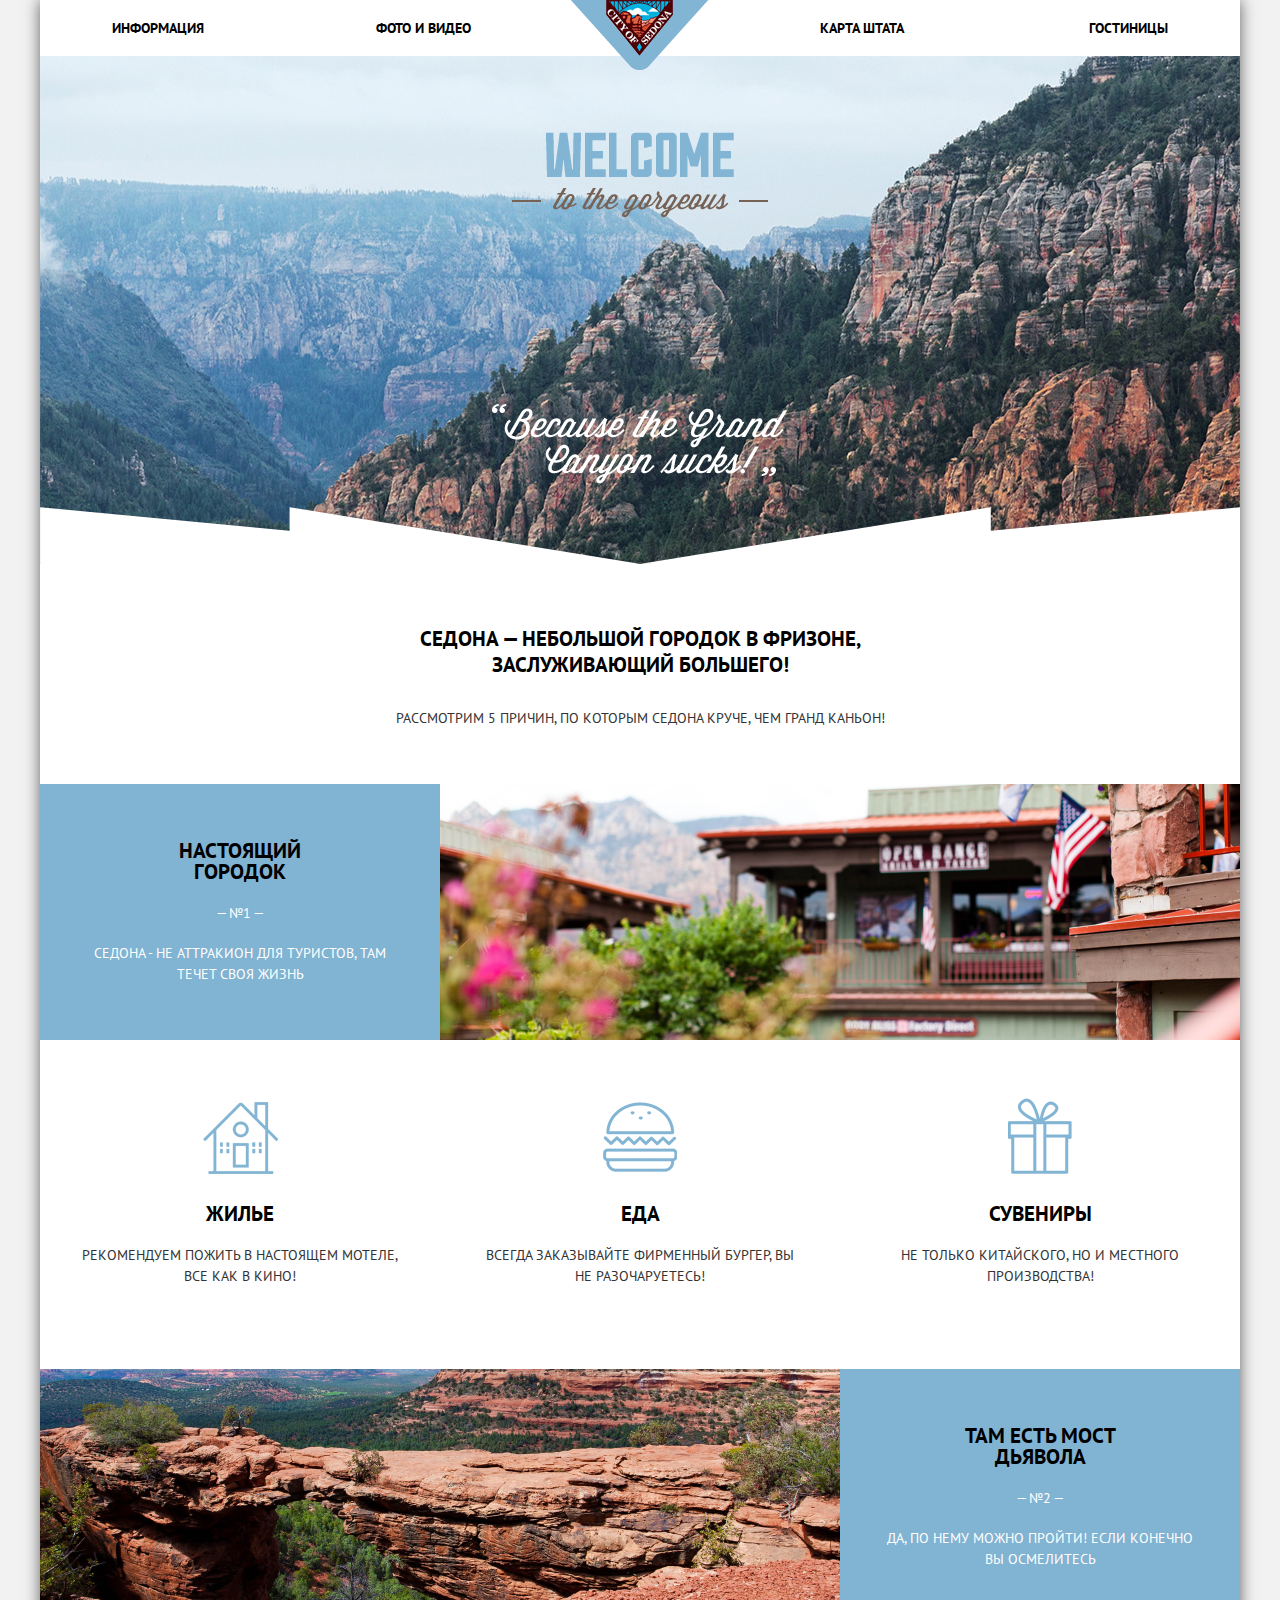
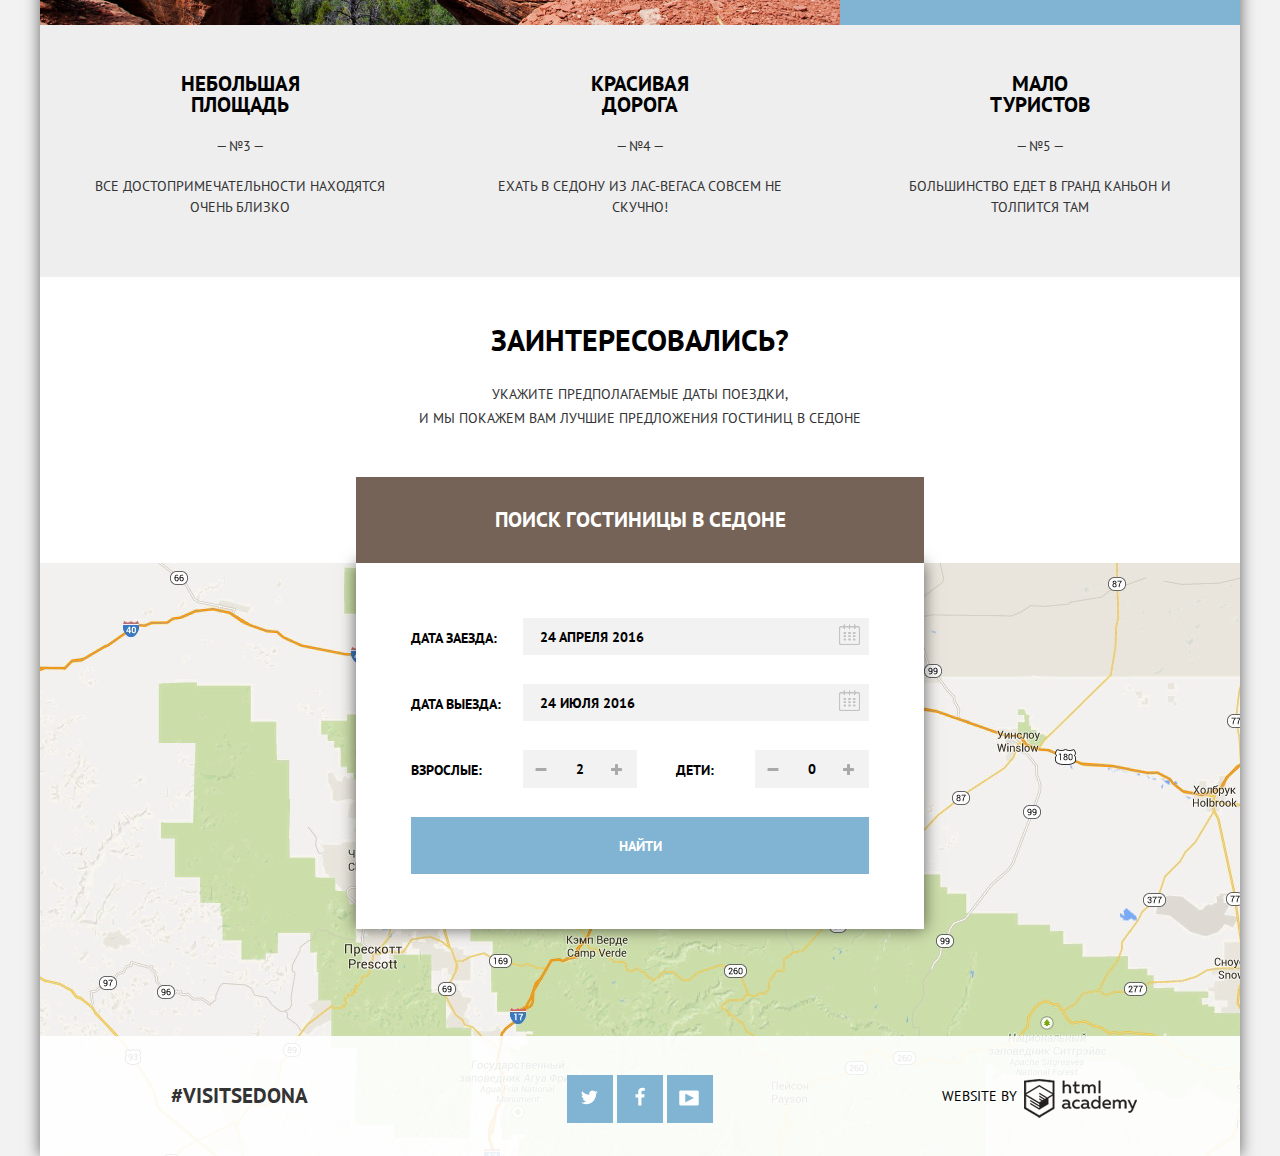
==== index.html @ 4dad3b8c "Исправление недочетов" ====
<!DOCTYPE html>
<html lang="ru">
	<head>
		<meta charset="utf-8">
		<link href="https://fonts.googleapis.com/css?family=PT+Sans:400,700&subset=cyrillic" rel="stylesheet">
		<link rel="stylesheet" type="text/css" href="css/normalize.css">
		<link rel="stylesheet" type="text/css" href="css/style.css">
		<title>HTML Academy: Седона</title>
		</head>
	<body>
		<div class="content">
			<header class="main-header">
					<nav class="main-navigation">
						<ul>
							<li>
								<a href="#">Информация</a>
							</li>
							<li>
								<a href="#">Фото и видео</a>
							</li>
							<li class="logo">
								<a href="index.html">
									<img src="img/trigon-logo.png" width="138" height="70" alt="Логотип">
								</a>
							</li>
							<li>
								<a href="#">Карта штата</a>
							</li>
							<li>
								<a href="hotels.html">Гостиницы</a>
							</li>
							</ul>
					</nav>
			</header>
			<main class="container">
				<div class="sedona">
					<p class="welcome">welcome to the gorgeous</p>
					<h1 class="header-sedona">Sedona</h1>
					<p class="because">&#8220;Because the grand canyon sucks!&#8221;</p>
				</div>
				<div class="sedona-town">
					<h2>Седона — небольшой городок в Фризоне, заслуживающий большего!</h2>
					<p>Рассмотрим 5 причин, по которым Седона круче, чем Гранд Каньон!</p>
				</div>
				<section class="benefits">
					<div class="benefits-text">
						<h3>Настоящий городок</h3>
						<span class="number">№1</span>
						<p>Седона - не аттракион для туристов, там течет своя жизнь</p>
					</div>
					<div class="big-photo real-city"></div>
				</section>
				<section class="benefits">
					<div class="benefits-text house">
						<h3>Жилье</h3>
						<p>Рекомендуем пожить в настоящем мотеле, все как в кино!</p>
					</div>
					<div class="benefits-text food">
						<h3>Еда</h3>
						<p>Всегда заказывайте фирменный бургер, вы не разочаруетесь!</p>
					</div>
					<div class="benefits-text souvenir">
						<h3>Сувениры</h3>
						<p>Не только китайского, но и местного производства!</p>
					</div>
				</section>
				<section class="benefits">
					<div class="big-photo devil-bridge"></div>
					<div class="benefits-text">
						<h3>Там есть мост дьявола</h3>
						<span class="number">№2</span>
						<p>Да, по нему можно пройти! Если конечно вы осмелитесь</p>
					</div>
				</section>
				<section class="benefits">
					<div class="benefits-text">
						<h3>Небольшая площадь</h3>
						<span class="number">№3</span>
						<p>Все достопримечательности находятся очень близко</p>
					</div>
					<div class="benefits-text">
						<h3>Красивая дорога</h3>
						<span class="number">№4</span>
						<p>Ехать в Седону из Лас-Вегаса совсем не скучно!</p>
					</div>
					<div class="benefits-text">
						<h3>Мало туристов</h3>
						<span class="number">№5</span>
						<p>Большинство едет в Гранд Каньон и толпится там</p>
					</div>
				</section>
				<section class="interested">
					<h2>Заинтересовались?</h2>
					<p>Укажите предполагаемые даты поездки,<br>
						И мы покажем вам лучшие предложения гостиниц в Седоне
					</p>
					<h3 class="search-btn">Поиск гостиницы в Седоне</h3>
					<form class="search" action="#" method="post">
						<div class="selected-date">
							<label for="date-arrival">Дата заезда:</label>
							<input id="date-arrival" type="text" name="date-arrival" value="24 апреля 2016">
							<span class="calendar"></span>
						</div>
						<div class="selected-date">
							<label for="date-departure">Дата выезда:</label>
							<input id="date-departure" type="text" name="date-departure" value="24 июля 2016">
							<span class="calendar"></span>
						</div>
						<label for="number-adult">Взрослые:</label>
						<div class="count-of-people">
							<span class="number-minus qty-number"></span>
							<input id="number-adult" type="number" name="number-adult" value="2">
							<span class="number-plus qty-number"></span>
						</div>
						<label for="number-children">Дети:</label>
						<div class="count-of-people">
							<span class="number-minus qty-number"></span>
							<input id="number-children" type="number" name="number-children" value="0">
							<span class="number-plus qty-number"></span>
						</div>
						<input type="submit" value="Найти">
					</form>
				</section>
				<div class="maps" id="map"></div>
			</main>
		</div>
		<footer class="main-footer index-footer">
			<section class="visit">
				<p>#VisitSedona</p>
			</section>
			<section class="footer-social">
				<a class="social-btn social-btn-tw" href="#">Twitter</a>
				<a class="social-btn social-btn-fb" href="#">Facebook</a>
				<a class="social-btn social-btn-yt" href="#">YouTube</a>
			</section>
			<section class="footer-copyright">
				<a class="btn" href="https://htmlacademy.ru">
					<p>Website by</p>
				</a>
			</section>
		</footer>
		<script src="https://api-maps.yandex.ru/2.1/?lang=ru_RU" type="text/javascript" defer></script>
		<script src="js/map.js" defer></script>
	</body>
</html>
---- css/style.css ----
html, body {
  margin: 0 auto;
  padding: 0;
}
input::-webkit-inner-spin-button,
input::-webkit-outer-spin-button {
  -webkit-appearance: none;
  margin: 0;
}
input[type='number'] {
    -moz-appearance: textfield;
}
body {
  position: relative;
  max-width: 1200px;
  width: 100%;
  min-width: 768px;
  font-size: 14px;
  line-height: 21px;
  text-transform: uppercase;
  color: #333333;
  font-family: 'PT Sans', Aril, sans-serif;
  background-color: #f2f2f2;
}
h1, .welcome, .because {
  margin: 0;
  font-size: 0;
}
h2 {
  font-size: 21px;
  font-weight: bold;
  line-height: 26px;
  color: #000000;
}
h3 {
  font-size: 21px;
  line-height: 21px;
  color: #000000;
  font-weight: bold;
}
.content {
  margin: 0 auto;
  box-shadow: 0 0 15px 0 rgba(0,0,0,0.6);
}
.main-header, .form, .found, .card-description {
  padding:  0 6%;
}
.main-header {
  background-color: #ffffff;
}
.main-navigation ul {
  position: relative;
  margin: 0;
  padding: 0;
  display: flex;
  justify-content: space-between;
  list-style: none;
  font-size: 0;
}
.main-navigation li {
  flex-basis: 20%;
  flex-grow: 1;
  padding: 15px 0;
  font-size: 14px;
  line-height: 26px;
}
.main-navigation li:nth-child(-n+2) {
  text-align: left;
}
.main-navigation li:nth-child(n+4) {
  text-align: right;
}
.main-navigation a {
  display: inline-block;
  color: #000000;
  font-weight: bold;
  text-decoration: none;
}
.main-navigation a:hover {
  color: #81b3d2;
}
.main-navigation a:active {
  color: #000000;
  opacity: 0.3;
}
.main-navigation .active {
  color: #766357;
}
.main-navigation .active:hover {
  color: #604e43;
}
.main-navigation .active:active {
  color: #766357;
  opacity: 0.3;
}
li.logo {
  position: absolute;
  top: 0;
  left: 50%;
  padding: 0;
  margin-left: -69px;
  width: 138px;
  height: 70px;
  text-align: center;
  z-index: 1000;
}
.container {
  display: flex;
  flex-direction: column;
    background-color: #ffffff;
}
.sedona {
  position: relative;
  padding-top: 76px;
  padding-bottom: 80px;
  background: #ccc url("../img/mountain-bg.jpg") 0 28% no-repeat;
  background-size: 100% auto;
  text-align: center;
}
.sedona::before {
  position: absolute;
  bottom: 0;
  left: 0;
  width: 100%;
  height: 57px;
  content: "";
  background: url("../img/white-mask.png") 0 0 no-repeat;
  background-size: 100% 57px;
}
.welcome {
  background: url("../img/welcome.png") 50% 0 no-repeat;
  height: 86px;
}
.header-sedona {
  background: url("../img/sedona.png") 50% 0 no-repeat;
  height: 78px;
  margin: 50px 0 0 0;
}
.because {
  background: url("../img/because.png") 50% 0 no-repeat;
  height: 80px;
  margin: 58px 0 0 0;
}
.sedona-town {
  margin: 0 auto;
  width: 575px;
  text-align: center;
  padding-top: 45px;
  padding-bottom: 55px;
}
.sedona-town h2 {
  margin-bottom: 30px;
}
.sedona-town p {
  margin-bottom: 0;
}
.benefits {
  display: flex;
}
.benefits-text {
  width: 33%;
  padding: 0 40px;
  margin: 0 auto;
  flex-grow: 1;
  text-align: center;
  box-sizing: border-box;
}
.benefits-text h3 {
  max-width: 151px;
  margin-left: auto;
  margin-right: auto;
}
.benefits:nth-of-type(2n+1) .benefits-text {
  padding-top: 35px;
  min-height: 256px;
}
.benefits .big-photo {
  width: 66%;
  flex-grow: 2;
}
.benefits .real-city {
  background: url("../img/real-city.jpg") 50% no-repeat;
  background-size: cover;
}
.benefits .devil-bridge {
  background: url("../img/devil-bridge.jpg") 50% no-repeat;
  background-size: cover;
}
.benefits:nth-of-type(2) .benefits-text {
  padding-top: 142px;
  background-color: #ffffff;
  padding-bottom: 68px;
}
.benefits .house {
  background: url("../img/house.png") 50% 62px no-repeat;
}
.benefits .food {
  background: url("../img/food.png") 50% 62px no-repeat;
}
.benefits .souvenir {
  background: url("../img/souvenir.png") 50% 58px no-repeat;
}
.benefits:nth-of-type(2n+1) {
  background-color: #81b3d2;
  color: #ffffff;
}
.benefits:nth-of-type(4) {
  background-color: #eeeeee;
  padding-top: 27px;
  padding-bottom: 45px;
}
.number {
  display: block;
  padding-bottom: 5px;
}
.number::before {
  content: "—";
  margin-right: 2px;
}
.number::after {
  content: "—";
  margin-left: 2px;
}
.interested {
  position: relative;
  display: flex;
  padding-top: 25px;
  flex-direction: column;
  justify-content: center;
  text-align: center;
  background-color: #ffffff;
}
.interested  h2 {
  font-size: 30px;
  margin-bottom: 15px;
}
.interested p {
  line-height: 24px;
}
.search-btn {
  width: 568px;
  margin: 0 auto;
  padding: 30px 0;
  margin-top: 33px;
  line-height: 26px;
  color: #ffffff;
  background-color: #766357;
  z-index: 1000;
}
.search-btn:hover {
  cursor: pointer;
}
.search {
  position: absolute;
  top: 100%;
  left: 50%;
  display: flex;
  justify-content: space-between;
  flex-wrap: wrap;
  width: 568px;
  margin-left: -284px;
  padding: 55px;
  background-color: #ffffff;
  color: #000000;
  line-height: 26px;
  font-weight: bold;
  text-align: left;
  box-sizing: border-box;
  box-shadow: 0 0 15px 0 rgba(0,0,0,0.6);
  z-index: 100;
}
.selected-date {
  position: relative;
  display: flex;
  justify-content: space-between;
  width: 100%;
}
.search label {
  line-height: 40px;
  height: 37px;
}
.calendar {
  position: absolute;
  top: 6px;
  right: 9px;
  content: "";
  width: 21px;
  height: 21px;
  background-image: url("../img/sprite-calendar.png");
  background-position: 0px 0px;
  background-repeat: no-repeat;
}
.calendar:hover {
  background-position: 0px -47px;
}
.calendar:active {
  background-position: 0px -91px;
}
.search input {
  box-sizing: border-box;
  width: 346px;
  height: 37px;
  outline: none;
  border: 2px solid #f2f2f2;
  background-color: #f2f2f2;
  margin-bottom: 29px;
  text-transform: uppercase;
}
.search input[type="text"] {
  padding: 0px 35px 0 15px;
}
.search input[type="number"] {
  margin-left: 2px;
  padding: 0 30px;
  width: 114px;
  height: 38px;
  text-align: center;
}
.search .count-of-people {
  position: relative;
}
.qty-number {
  position: absolute;
  top: 13px;
  height: 12px;
  width: 12px;
  cursor: pointer;
  background: url("../img/sprite-qty-btn.png") center no-repeat;
}
.number-minus {
  left: 14px;
  background-position: 50% -21px;
}
.number-minus:hover {
  background-position: 50% -55px;
}
.number-minus:active {
  background-position: 50% -89px;
}
.number-plus {
  right: 14px;
  background-position: 50% -4px;
}
.number-plus:hover {
  right: 14px;
  background-position: 50% -38px;
}
.number-plus:active {
  right: 14px;
  background-position: 50% -72px;
}
.search input[type="submit"] {
  border: none;
  margin: 0;
  width: 100%;
  color: #ffffff;
  text-transform: uppercase;
  background-color: #81b3d2;
  height: 57px;
}
.search input:hover {
  border: 2px solid #ebebeb;
  background-color: #ebebeb;
}
.search input:active {
  background-color: #ffffff;
  border: 2px solid #e5e5e5;
}
.search input[type="submit"]:hover {
  border: none;
  background-color: #669ec0;
}
.search input[type="submit"]:active {
  border: none;
  background-color: #5496bd;
  color: rgba(0,0,0,0.3);
}
.maps {
  width: 100%;
  height: 593px;
  background: #eee url("../img/map.jpg");
}
.main-footer {
  display: flex;
  justify-content: space-between;
  align-items: center;
  width: 100%;
  padding: 0;
  height: 120px;
  background-color: rgba(255,255,255,0.9);
}
.index-footer {
  position: absolute;
  bottom: 0;
  left: 0;
}
.main-footer section {
  text-align: center;
  flex-basis: 33.3%;

}
.visit p {
  font-size: 21px;
  line-height: 26px;
  font-weight: bold;
}
.social-btn {
  font-size: 0;
  display: inline-block;
  width: 46px;
  height: 48px;
  background: #81b3d2 url("../img/sprite-soc.png")  no-repeat;
}
.social-btn:hover {
  background-color: #669ec0;
}
.social-btn:active {
  background-color: #5496bd;
}
.social-btn-tw {
  background-position: -6px -178px;
}
.social-btn-tw:active {
  background-position: -6px -123px;
}
.social-btn-fb {
  background-position: -2px -67px;
}
.social-btn-fb:active {
  background-position: -2px -8px;
}
.social-btn-yt {
  background-position: -8px -233px;
}
.social-btn-yt:active {
  background-position: -8px -289px;
}
.footer-copyright {
display: flex;
justify-content: center;
}
.footer-copyright p {
  padding-right: 121px;
  line-height: 26px;
}
.footer-copyright a {
  text-decoration: none;
  color: #000000;
  background: url("../img/sprite-html-academy.png") 77px 5px no-repeat;
}
.footer-copyright a:hover {
  background-position: 77px -44px;
}
.footer-copyright a:active {
  background-position: 77px -93px;
}
.form-hotels {
  padding: 0 6%;
  background: #cccccc url("../img/degradation-bg.jpg") no-repeat;
  color: #ffffff;
}
.form-hotels form {
  display: flex;
  justify-content: space-between;
  margin-bottom: 19px;
}
.form-hotels h2 {
  font-size: 16px;
  line-height: 21px;
  color: #ffffff;
  margin-bottom: 26px;
  margin-top: 26px;
}
.form-hotels h2:last-of-type {
  margin-bottom: 11px;
}
.infrastructure,
.housing,
.price {
  display: flex;
  flex-direction: column;
}
.infrastructure {
  margin-right: 11%;
}
.infrastructure div,
.housing div {
  margin-bottom: 26px;
}
.form-hotels input[type="checkbox"] {
  display: none;
}
input[type="checkbox"] + label {
  position: relative;
  padding-left: 40px;
  cursor: pointer;
}
input[type="checkbox"] + label::before {
  content: "";
  position: absolute;
  top: 0;
  left: 0;
  width: 24px;
  height: 22px;
  background: url("../img/no-checked.png") no-repeat;
}
input[type="checkbox"]:checked + label::before {
  content: "";
  position: absolute;
  top: 0;
  left: 0;
  width: 24px;
  height: 22px;
  background: url("../img/checked.png") no-repeat;
}
.housing {
  flex-grow: 2;
}
.selecting-price {
  position: relative;
  height: 32px;
  margin-bottom: 20px;
  font-size: 0;
  border: 2px solid #ffffff;
  border-radius: 2px;
}
.selecting-price::after {
  content: "";
  position: absolute;
  top: 50%;
  left: 50%;
  width: 2px;
  height: 22px;
  background: #ffffff;
  transform: translate(-50%, -50%);
}
.selecting-price label {
  display: inline-block;
  line-height: 30px;
  font-size: 14px;
  vertical-align: top;
  cursor: pointer;
}
.selecting-price .min-price,
.selecting-price .max-price {
  width: 90px;
  padding-left: 65px;
}
.selecting-price input {
  width: 50px;
  margin: 0;
  color: inherit;
  font: inherit;
  background: none;
  border: none;
  outline: none;
}
.range-controls {
  position: relative;
  margin-bottom: 32px;
}
.range-controls .scale {
  height: 2px;
  background: rgba(255, 255, 255, 0.3);
}
.range-controls .bar {
  width: 80%;
  height: 2px;
  background: #ffffff;
}
.range-toggle {
  position: absolute;
  top: -9px;
  width: 4px;
  height: 4px;
  background: #ababab;
  border: 8px solid #ffffff;
  border-radius: 50%;
  box-shadow: 0 2px 1px 0 rgba(0, 1, 1, 0.2);
  cursor: pointer;
}
.range-toggle:hover {
  background: #1c4f80;
}
.range-toggle-min {
  left: 0;
}
.range-toggle-max {
  left: 80%;
}
.price input[type="submit"] {
  display: block;
  margin: 0 auto;
  padding: 6px 35px;
  font-size: 14px;
  line-height: 21px;
  color: #ffffff;
  text-transform: uppercase;
  background: transparent;
  border: 2px solid #ffffff;
  border-radius: 2px;
  outline: none;
  cursor: pointer;
}
.found {
  display: flex;
  justify-content: space-between;
  align-items: center;
  padding-top: 9px;
  padding-bottom: 10px;
}
.found-column-left {
  display: flex;
  align-items: center;
}
.found-number {
  font-size: 21px;
  font-weight: bold;
  line-height: 26px;
  margin-right: 47px;
}
.sorting {
  font-size: 12px;
  line-height: 18px;
  margin-right: 40px;
}
.found-column-left .menu-sort {
  display: flex;
  margin: 0;
  padding: 0;
  list-style: none;
}
.menu-sort li {
 margin-right: 32px;
 font-size: 12px;
 line-height: 18px;
}
.menu-sort .active-point {
  border: none;
}
.menu-sort a {
  border-bottom: 1px dotted #81b3d2;
  color: #000000;
  opacity: 0.3;
  text-decoration: none;
}
.menu-sort a:hover {
  color: #81b3d2;
  border-bottom: 1px dotted #81b3d2;
}
.menu-sort a:active {
  color: #000000;
  opacity: 1;
  border: none;
}
.sorting-arrow a {
  display: inline-block;
  font-size: 0;
  line-height: 10px;
  height: 10px;
  width: 11px;
  text-decoration: none;
  background: url("../img/sprite-arrow.png") no-repeat;
}
a.sorting-increase {
  background-position: -5px -65px;
}
a.sorting-increase:hover {
  background-position: -5px -105px;
}
a.sorting-increase:active {
  background-position: -5px -85px;
}
a.sorting-decrease {
  background-position: -5px -5px;
}
a.sorting-decrease:hover {
  background-position: -5px -45px;
}
a.sorting-decrease:active {
  background-position: -5px -25px;
}
a.arrow-active {
  background-position: -5px -25px;
}
.card-description {
  display: flex;
  justify-content: space-between;
  padding-top: 30px;
  padding-bottom: 30px;
  border-bottom: 1px solid #e5e5e5;
}
.card-description:first-of-type {
  border-top: 1px solid #e5e5e5;
}
.card-hotel {
  display: flex;
}
.card-hotel img {
  margin-right: 30px;
}
.desc-top {
  margin-top: -5px;
  margin-bottom: 0;
  cursor: pointer;
}
.desc-top:hover {
  color: #81b3d2;
}
.desc-top:active {
  color: #000000;
  opacity: 0.3;
}
.desc-bottom {
  display: flex;
}
.desc-bottom p {
  margin-top: 8px;
  margin-bottom: 13px;
}
.desc-bottom .btn {
  box-sizing: border-box;
  display: inline-block;
  height: 27px;
  vertical-align: top;
  text-decoration: none;
  color: #ffffff;
  padding: 4px 16px 0px 18px;
}
.blue-btn {
  background-color: #81b3d2;
}
.blue-btn:hover {
  background-color: #669ec0;
}
.blue-btn:active {
  background-color: #5496bd;
  color: rgba(255,255,255,0.3)
}
.brown-btn {
  background-color: #766357;
}
.brown-btn:hover {
  background-color: #604e43;
}
.brown-btn:active {
  background-color: #503e33;
  color: rgba(255, 255, 255, 0.3);
}
.detail-description, .price-booking {
  margin-right: 5px;
}
.rating {
  text-align: right;
}
.rating .rating-star {
  display: inline-block;
  width: 90px;
  height: 17px;
  background: url("../img/star.png") no-repeat;
  margin-bottom: 25px;
}
.rating-star.four-star {
  background-position: 0 0;
}
.rating-star.two-star {
  background-position: 48px 0;
}
.rating-star.three-star {
  background-position: 25px 0;
}
.rating p {
  margin-top: 15px;
  margin-bottom: 0;
  padding: 4px 12px 3px 16px;
  color: #666666;
  background-color: #f2f2f2;
}
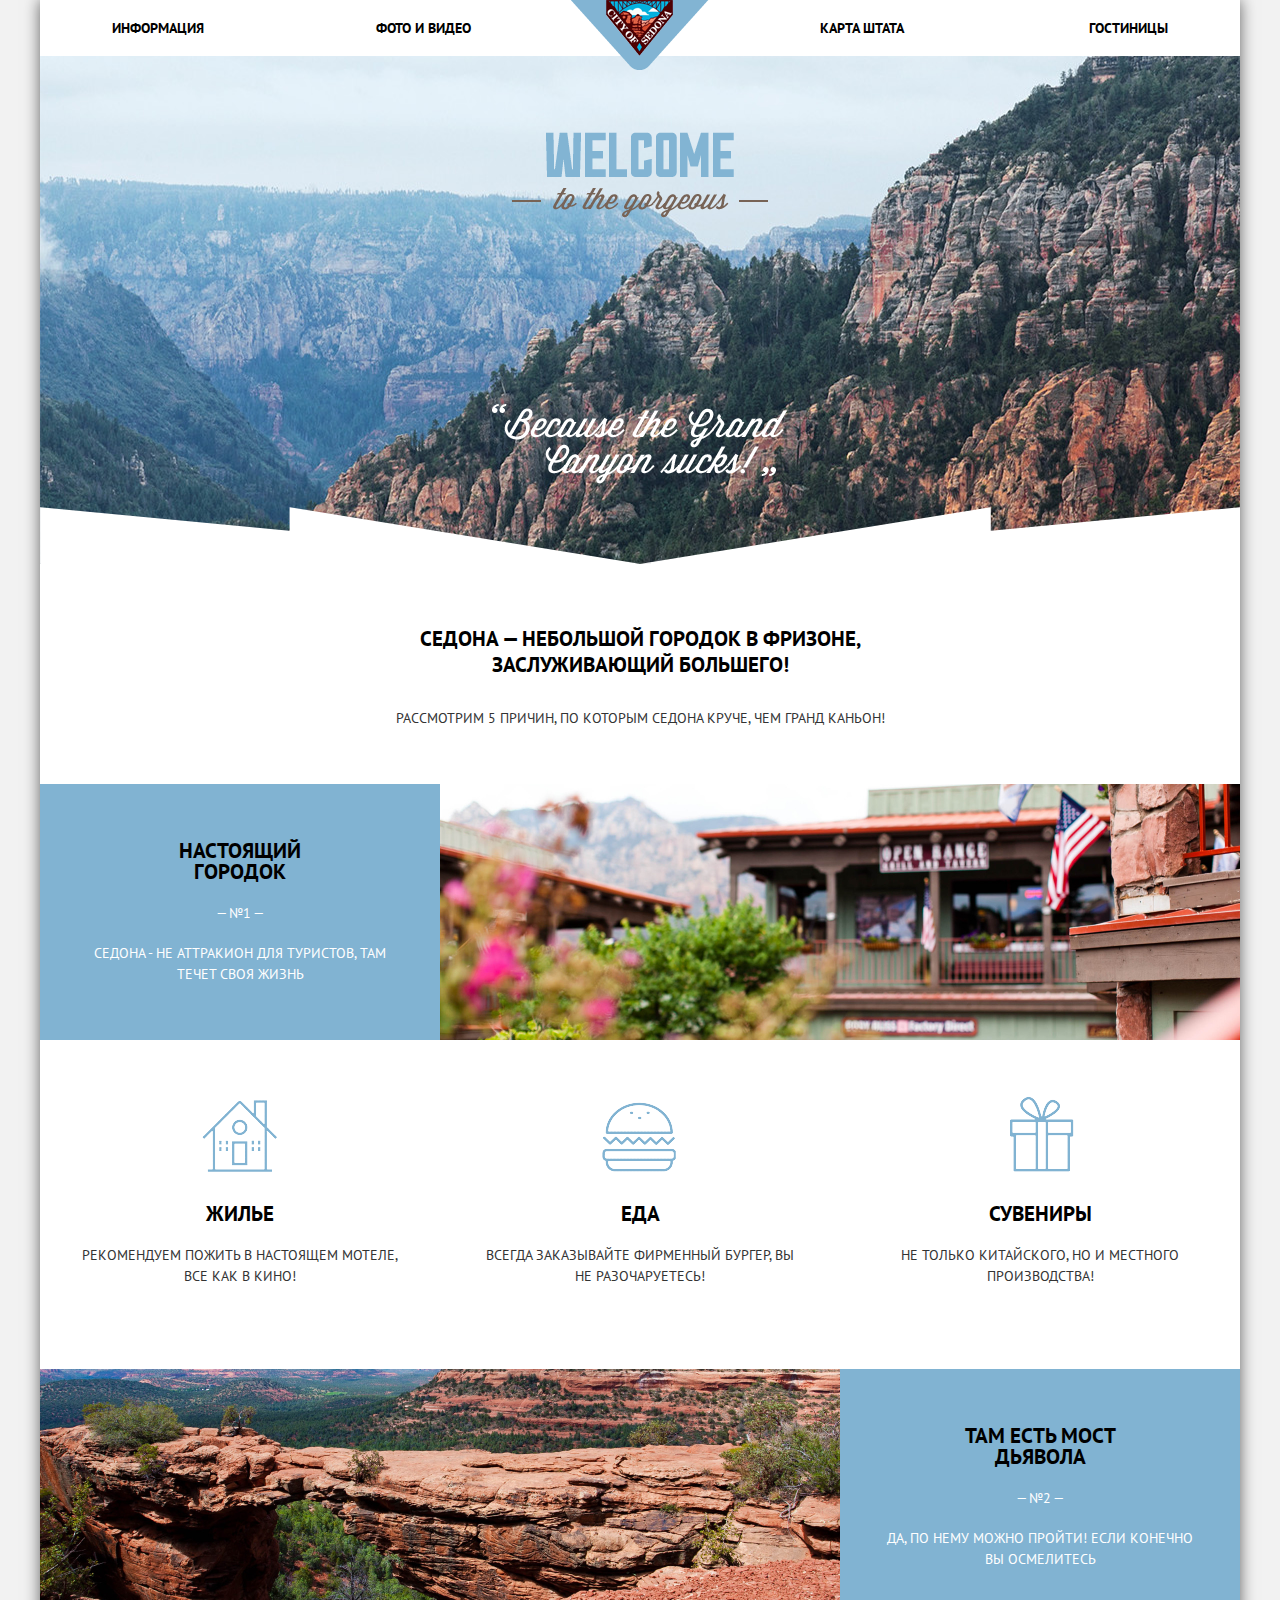
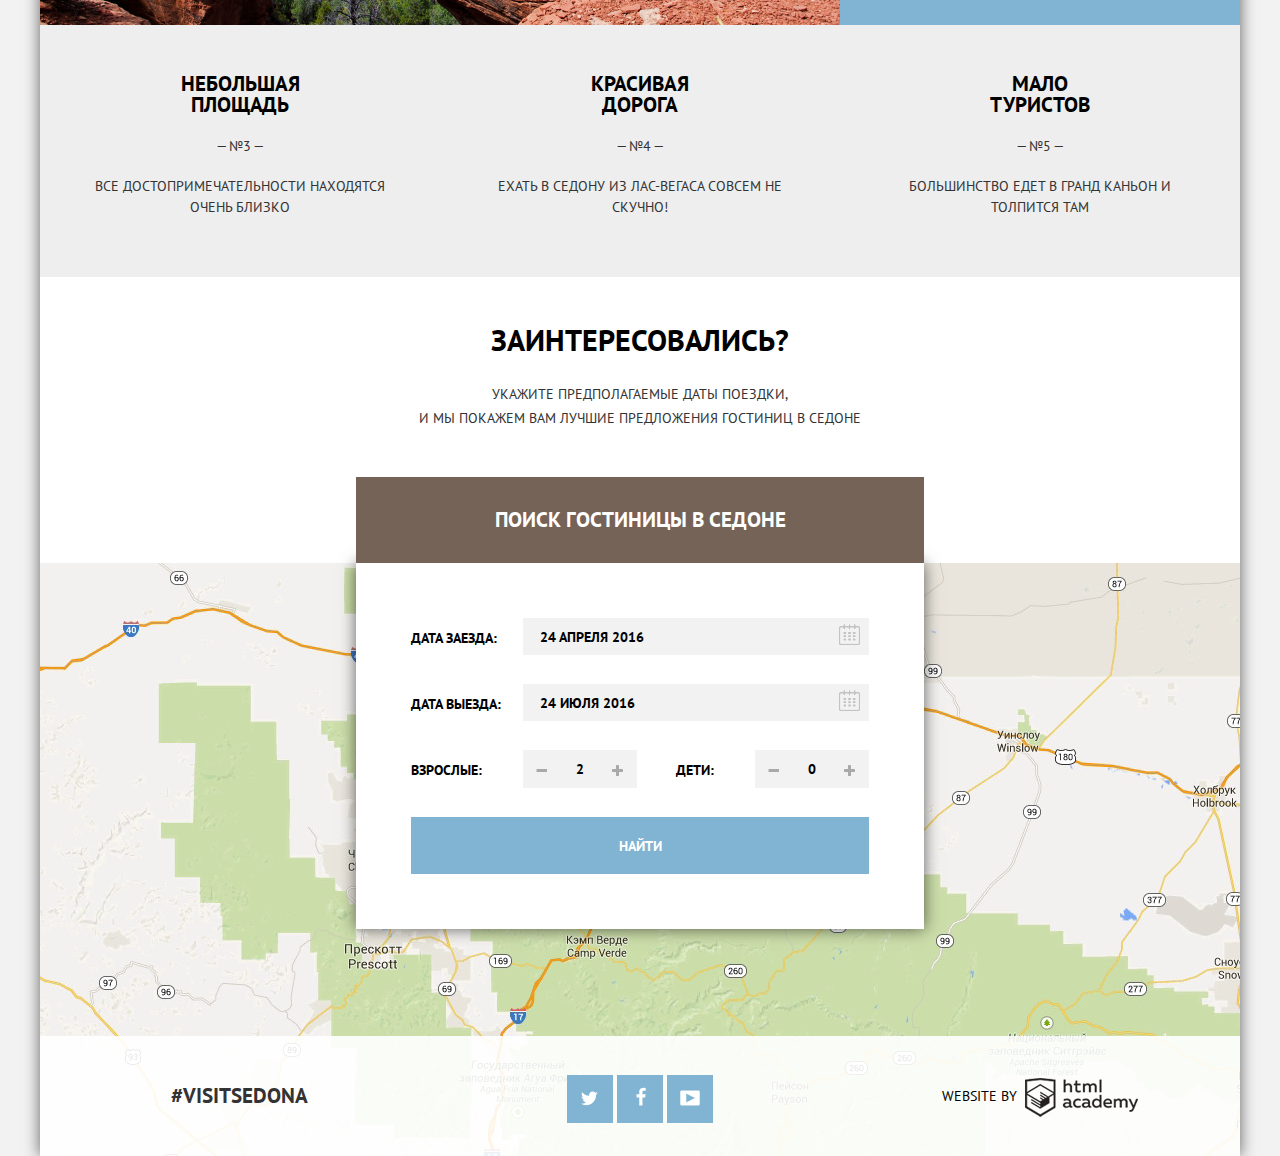
==== commit efb31dbc: "Создание единого спрайта. Часть 1" ====
--- a/index.html
+++ b/index.html
@@ -51,16 +51,16 @@
 					<div class="big-photo real-city"></div>
 				</section>
 				<section class="benefits">
-					<div class="benefits-text house">
-						<h3>Жилье</h3>
+					<div class="benefits-text">
+						<h3 class="house">Жилье</h3>
 						<p>Рекомендуем пожить в настоящем мотеле, все как в кино!</p>
 					</div>
-					<div class="benefits-text food">
-						<h3>Еда</h3>
+					<div class="benefits-text">
+						<h3 class="food">Еда</h3>
 						<p>Всегда заказывайте фирменный бургер, вы не разочаруетесь!</p>
 					</div>
-					<div class="benefits-text souvenir">
-						<h3>Сувениры</h3>
+					<div class="benefits-text">
+						<h3 class="souvenir">Сувениры</h3>
 						<p>Не только китайского, но и местного производства!</p>
 					</div>
 				</section>
@@ -135,7 +135,7 @@
 			</section>
 			<section class="footer-copyright">
 				<a class="btn" href="https://htmlacademy.ru">
-					<p>Website by</p>
+					<p class="html-academy">Website by</p>
 				</a>
 			</section>
 		</footer>
--- a/css/style.css
+++ b/css/style.css
@@ -166,6 +166,7 @@
   box-sizing: border-box;
 }
 .benefits-text h3 {
+  position: relative;
   max-width: 151px;
   margin-left: auto;
   margin-right: auto;
@@ -191,14 +192,29 @@
   background-color: #ffffff;
   padding-bottom: 68px;
 }
-.benefits .house {
-  background: url("../img/house.png") 50% 62px no-repeat;
-}
-.benefits .food {
-  background: url("../img/food.png") 50% 62px no-repeat;
-}
-.benefits .souvenir {
-  background: url("../img/souvenir.png") 50% 58px no-repeat;
+.benefits:nth-of-type(2) h3::before {
+  position: absolute;
+  content: "";
+  bottom: 52px;
+  background-image: url("../img/sprite.png");
+}
+.house::before {
+  left: 37.5px;
+  width: 75px;
+  height: 72px;
+  background: -1px 0px no-repeat;
+}
+.food::before {
+  left: 37px;
+  width: 74px;
+  height: 70px;
+  background: 0px -92px no-repeat;
+}
+.souvenir::before {
+  left: 45px;
+  width: 64px;
+  height: 76px;
+  background: -6px -182px no-repeat;
 }
 .benefits:nth-of-type(2n+1) {
   background-color: #81b3d2;
@@ -286,15 +302,15 @@
   content: "";
   width: 21px;
   height: 21px;
-  background-image: url("../img/sprite-calendar.png");
-  background-position: 0px 0px;
+  background-image: url("../img/sprite.png");
+  background-position: -81px -145px;
   background-repeat: no-repeat;
 }
 .calendar:hover {
-  background-position: 0px -47px;
+  background-position: -81px -192px;
 }
 .calendar:active {
-  background-position: 0px -91px;
+  background-position: -81px -236px;
 }
 .search input {
   box-sizing: border-box;
@@ -321,33 +337,32 @@
 }
 .qty-number {
   position: absolute;
+  height: 11px;
+  width: 11px;
+  cursor: pointer;
+  background: url("../img/sprite.png") no-repeat;
+}
+.number-minus {
   top: 13px;
-  height: 12px;
-  width: 12px;
-  cursor: pointer;
-  background: url("../img/sprite-qty-btn.png") center no-repeat;
-}
-.number-minus {
-  left: 14px;
-  background-position: 50% -21px;
+  left: 15px;
+  background-position: -113px -165px;
 }
 .number-minus:hover {
-  background-position: 50% -55px;
+  background-position: -113px -199px;
 }
 .number-minus:active {
-  background-position: 50% -89px;
+  background-position: -113px -233px;
 }
 .number-plus {
+  top: 15px;
   right: 14px;
-  background-position: 50% -4px;
+  background-position: -113px -150px;
 }
 .number-plus:hover {
-  right: 14px;
-  background-position: 50% -38px;
+  background-position: -113px -184px;
 }
 .number-plus:active {
-  right: 14px;
-  background-position: 50% -72px;
+  background-position: -113px -218px;
 }
 .search input[type="submit"] {
   border: none;
@@ -409,7 +424,7 @@
   display: inline-block;
   width: 46px;
   height: 48px;
-  background: #81b3d2 url("../img/sprite-soc.png")  no-repeat;
+  background: #81b3d2 url("../img/sprite.png") no-repeat;
 }
 .social-btn:hover {
   background-color: #669ec0;
@@ -418,41 +433,52 @@
   background-color: #5496bd;
 }
 .social-btn-tw {
-  background-position: -6px -178px;
+  background-position: -205px -157px;
 }
 .social-btn-tw:active {
-  background-position: -6px -123px;
+  background-position: -205px -102px;
 }
 .social-btn-fb {
-  background-position: -2px -67px;
+  background-position: -200px -47px;
 }
 .social-btn-fb:active {
-  background-position: -2px -8px;
+  background-position: -200px 12px;
 }
 .social-btn-yt {
-  background-position: -8px -233px;
+  background-position: -206px -213px;
 }
 .social-btn-yt:active {
-  background-position: -8px -289px;
+  background-position: -206px -269px;
 }
 .footer-copyright {
 display: flex;
 justify-content: center;
 }
-.footer-copyright p {
-  padding-right: 121px;
-  line-height: 26px;
-}
-.footer-copyright a {
+.footer-copyright .btn {
   text-decoration: none;
   color: #000000;
-  background: url("../img/sprite-html-academy.png") 77px 5px no-repeat;
-}
-.footer-copyright a:hover {
-  background-position: 77px -44px;
-}
-.footer-copyright a:active {
-  background-position: 77px -93px;
+}
+.html-academy {
+  line-height: 26px;
+}
+.btn > .html-academy {
+  position: relative;
+  padding-right: 121px;
+}
+.btn > .html-academy::before {
+  position: absolute;
+  content: "";
+  bottom: -8px;
+  right: 0;
+  width: 113px;
+  height: 39px;
+  background: url("../img/sprite.png") -81px -5px no-repeat;
+}
+.btn:hover > .html-academy::before {
+  background-position: -81px -54px;
+}
+.btn:active > .html-academy::before {
+  background-position: -81px -103px;
 }
 .form-hotels {
   padding: 0 6%;
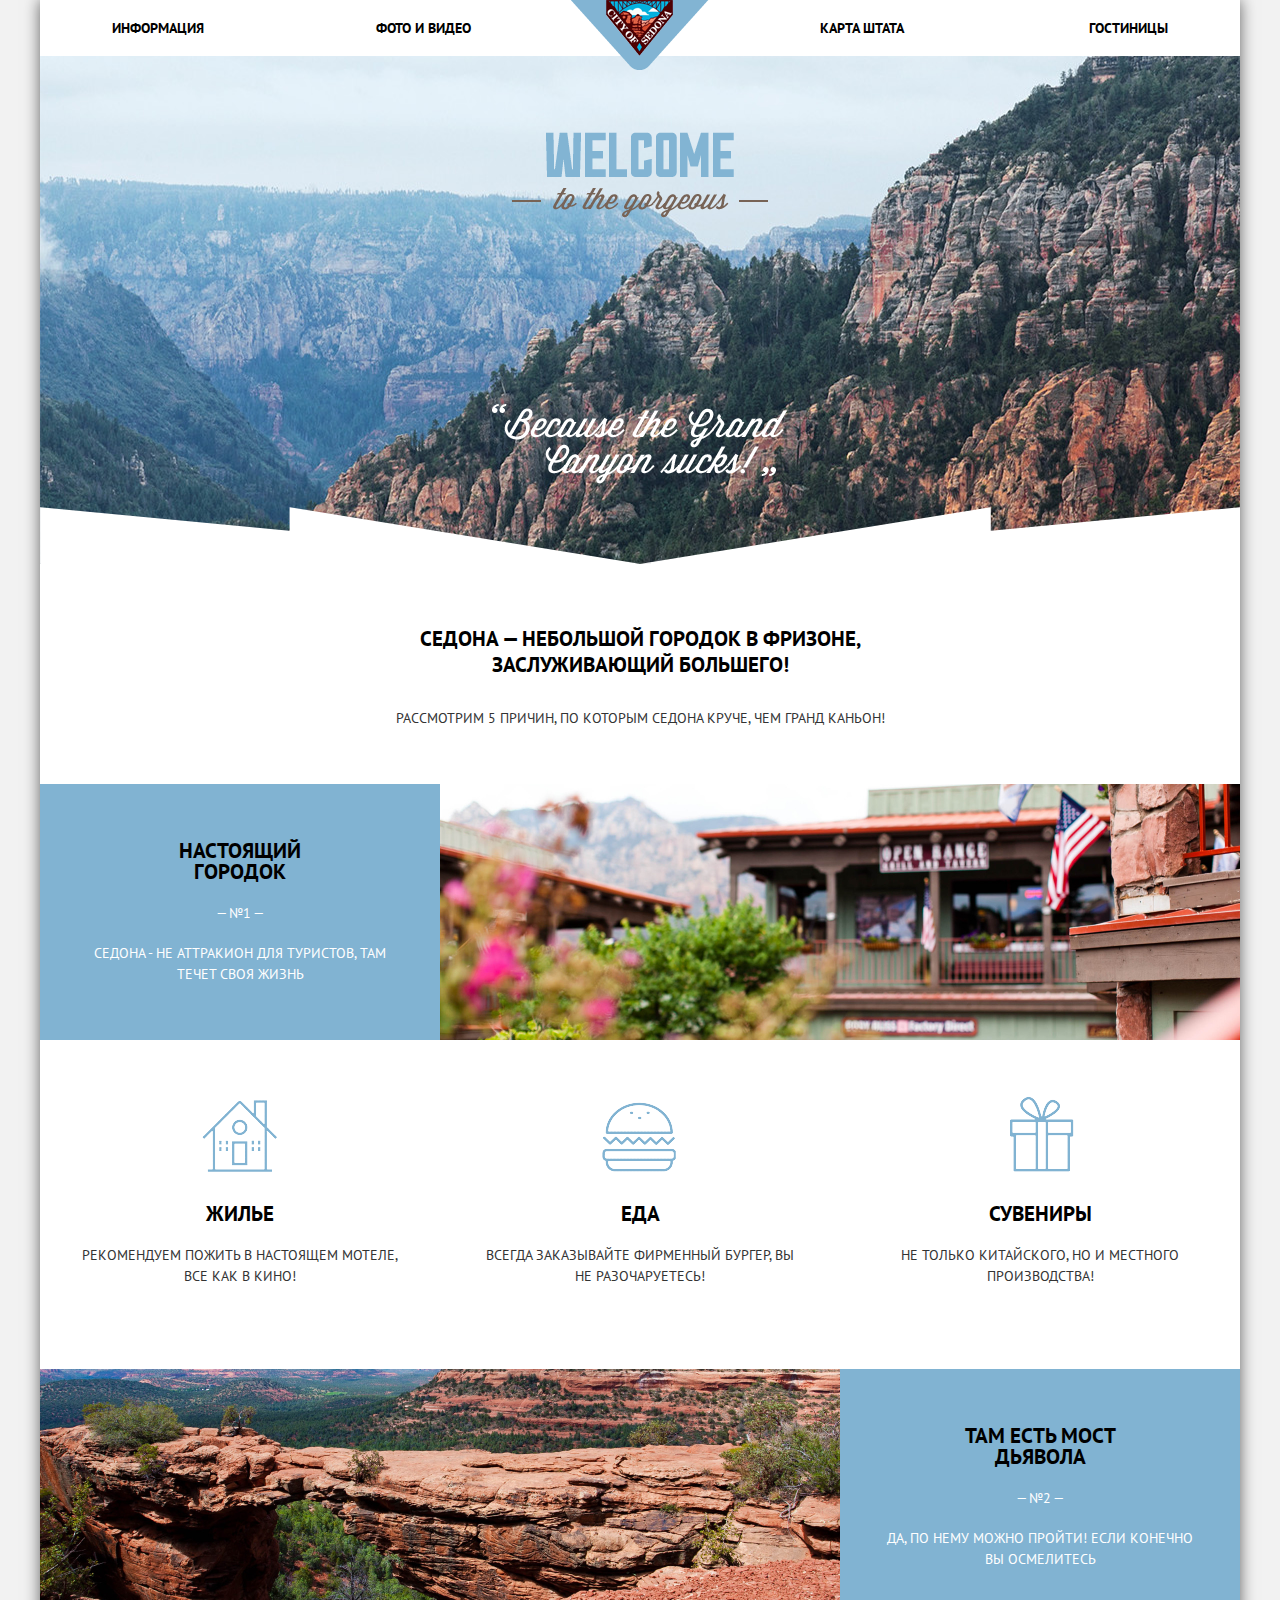
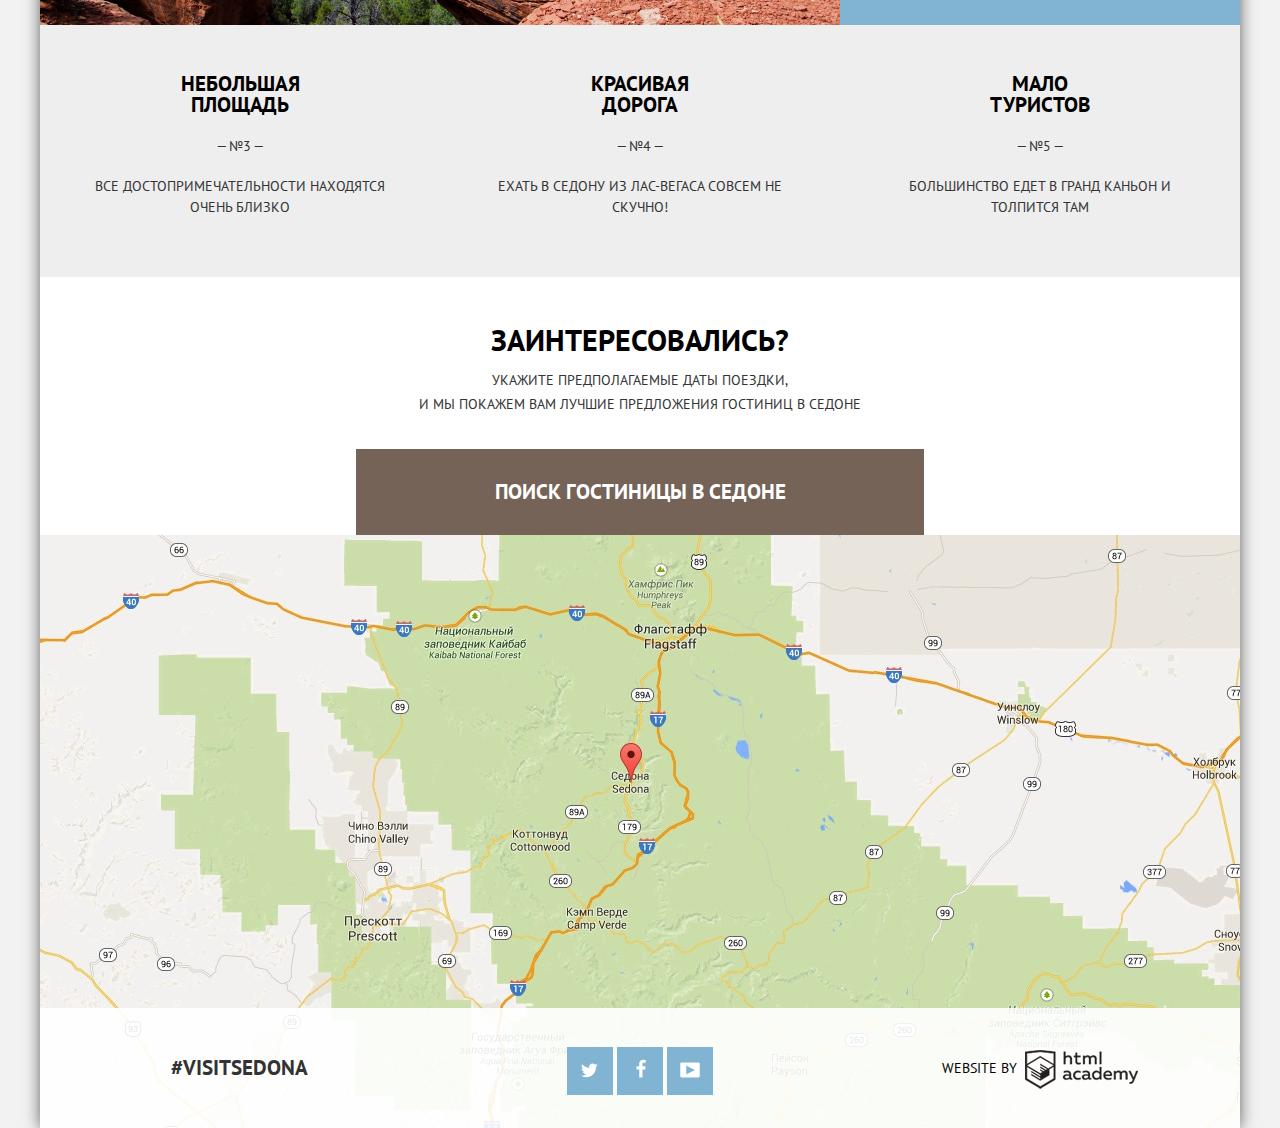
==== commit 2d7d649a: "Оживление формы" ====
--- a/index.html
+++ b/index.html
@@ -90,11 +90,13 @@
 					</div>
 				</section>
 				<section class="interested">
-					<h2>Заинтересовались?</h2>
-					<p>Укажите предполагаемые даты поездки,<br>
-						И мы покажем вам лучшие предложения гостиниц в Седоне
-					</p>
-					<h3 class="search-btn">Поиск гостиницы в Седоне</h3>
+					<div class="wrapper">
+						<h2>Заинтересовались?</h2>
+						<p>Укажите предполагаемые даты поездки,<br>
+							И мы покажем вам лучшие предложения гостиниц в Седоне
+						</p>
+						<h3 class="search-btn">Поиск гостиницы в Седоне</h3>
+					</div>
 					<form class="search" action="#" method="post">
 						<div class="selected-date">
 							<label for="date-arrival">Дата заезда:</label>
@@ -140,6 +142,6 @@
 			</section>
 		</footer>
 		<script src="https://api-maps.yandex.ru/2.1/?lang=ru_RU" type="text/javascript" defer></script>
-		<script src="js/map.js" defer></script>
+		<script src="js/script.js" defer></script>
 	</body>
 </html>
--- a/css/style.css
+++ b/css/style.css
@@ -102,7 +102,7 @@
   width: 138px;
   height: 70px;
   text-align: center;
-  z-index: 1000;
+  z-index: 10;
 }
 .container {
   display: flex;
@@ -156,6 +156,7 @@
 }
 .benefits {
   display: flex;
+  z-index: 100;
 }
 .benefits-text {
   width: 33%;
@@ -240,11 +241,14 @@
 .interested {
   position: relative;
   display: flex;
-  padding-top: 25px;
   flex-direction: column;
   justify-content: center;
   text-align: center;
+}
+.interested .wrapper {
   background-color: #ffffff;
+  padding-top: 25px;
+  z-index: 100;
 }
 .interested  h2 {
   font-size: 30px;
@@ -261,7 +265,6 @@
   line-height: 26px;
   color: #ffffff;
   background-color: #766357;
-  z-index: 1000;
 }
 .search-btn:hover {
   cursor: pointer;
@@ -283,7 +286,7 @@
   text-align: left;
   box-sizing: border-box;
   box-shadow: 0 0 15px 0 rgba(0,0,0,0.6);
-  z-index: 100;
+  z-index: 10;
 }
 .selected-date {
   position: relative;
@@ -528,7 +531,7 @@
   left: 0;
   width: 24px;
   height: 22px;
-  background: url("../img/no-checked.png") no-repeat;
+  background: url("../img/sprite.png") -154px -148px no-repeat;
 }
 input[type="checkbox"]:checked + label::before {
   content: "";
@@ -537,7 +540,16 @@
   left: 0;
   width: 24px;
   height: 22px;
-  background: url("../img/checked.png") no-repeat;
+  background-position: -154px -180px;
+}
+input[type="checkbox"]:disabled + label::before {
+  content: "";
+  position: absolute;
+  top: 0;
+  left: 0;
+  width: 24px;
+  height: 22px;
+  background-position: -154px -211px;
 }
 .housing {
   flex-grow: 2;
@@ -686,28 +698,28 @@
   height: 10px;
   width: 11px;
   text-decoration: none;
-  background: url("../img/sprite-arrow.png") no-repeat;
+  background: url("../img/sprite.png") no-repeat;
 }
 a.sorting-increase {
-  background-position: -5px -65px;
+  background-position: -132px -208px;
 }
 a.sorting-increase:hover {
-  background-position: -5px -105px;
+  background-position: -132px -248px;
 }
 a.sorting-increase:active {
-  background-position: -5px -85px;
+  background-position: -132px -228px;
 }
 a.sorting-decrease {
-  background-position: -5px -5px;
+  background-position: -132px -148px;
 }
 a.sorting-decrease:hover {
-  background-position: -5px -45px;
+  background-position: -132px -188px;
 }
 a.sorting-decrease:active {
-  background-position: -5px -25px;
+  background-position: -132px -168px;
 }
 a.arrow-active {
-  background-position: -5px -25px;
+  background-position: -132px -168px;
 }
 .card-description {
   display: flex;
@@ -783,17 +795,17 @@
   display: inline-block;
   width: 90px;
   height: 17px;
-  background: url("../img/star.png") no-repeat;
+  background: url("../img/sprite.png") no-repeat;
   margin-bottom: 25px;
 }
 .rating-star.four-star {
-  background-position: 0 0;
+  background-position: -80px -266px;
 }
 .rating-star.two-star {
-  background-position: 48px 0;
+  background-position: -33px -266px;
 }
 .rating-star.three-star {
-  background-position: 25px 0;
+  background-position: -57px -266px;
 }
 .rating p {
   margin-top: 15px;
@@ -802,3 +814,22 @@
   color: #666666;
   background-color: #f2f2f2;
 }
+/* Оживление формы */
+.hidden {
+  display: none;
+}
+@keyframes show {
+  0% {
+    transform: translateY(-366px);
+  }
+  100% {
+    transform: translateY(0px);
+  }
+}
+.search-show {
+  display: flex;
+  animation-name: show;
+  animation-duration: 1.5s;
+  animation-fill-mode: forwards;
+  animation-timing-function: ease-out;
+}
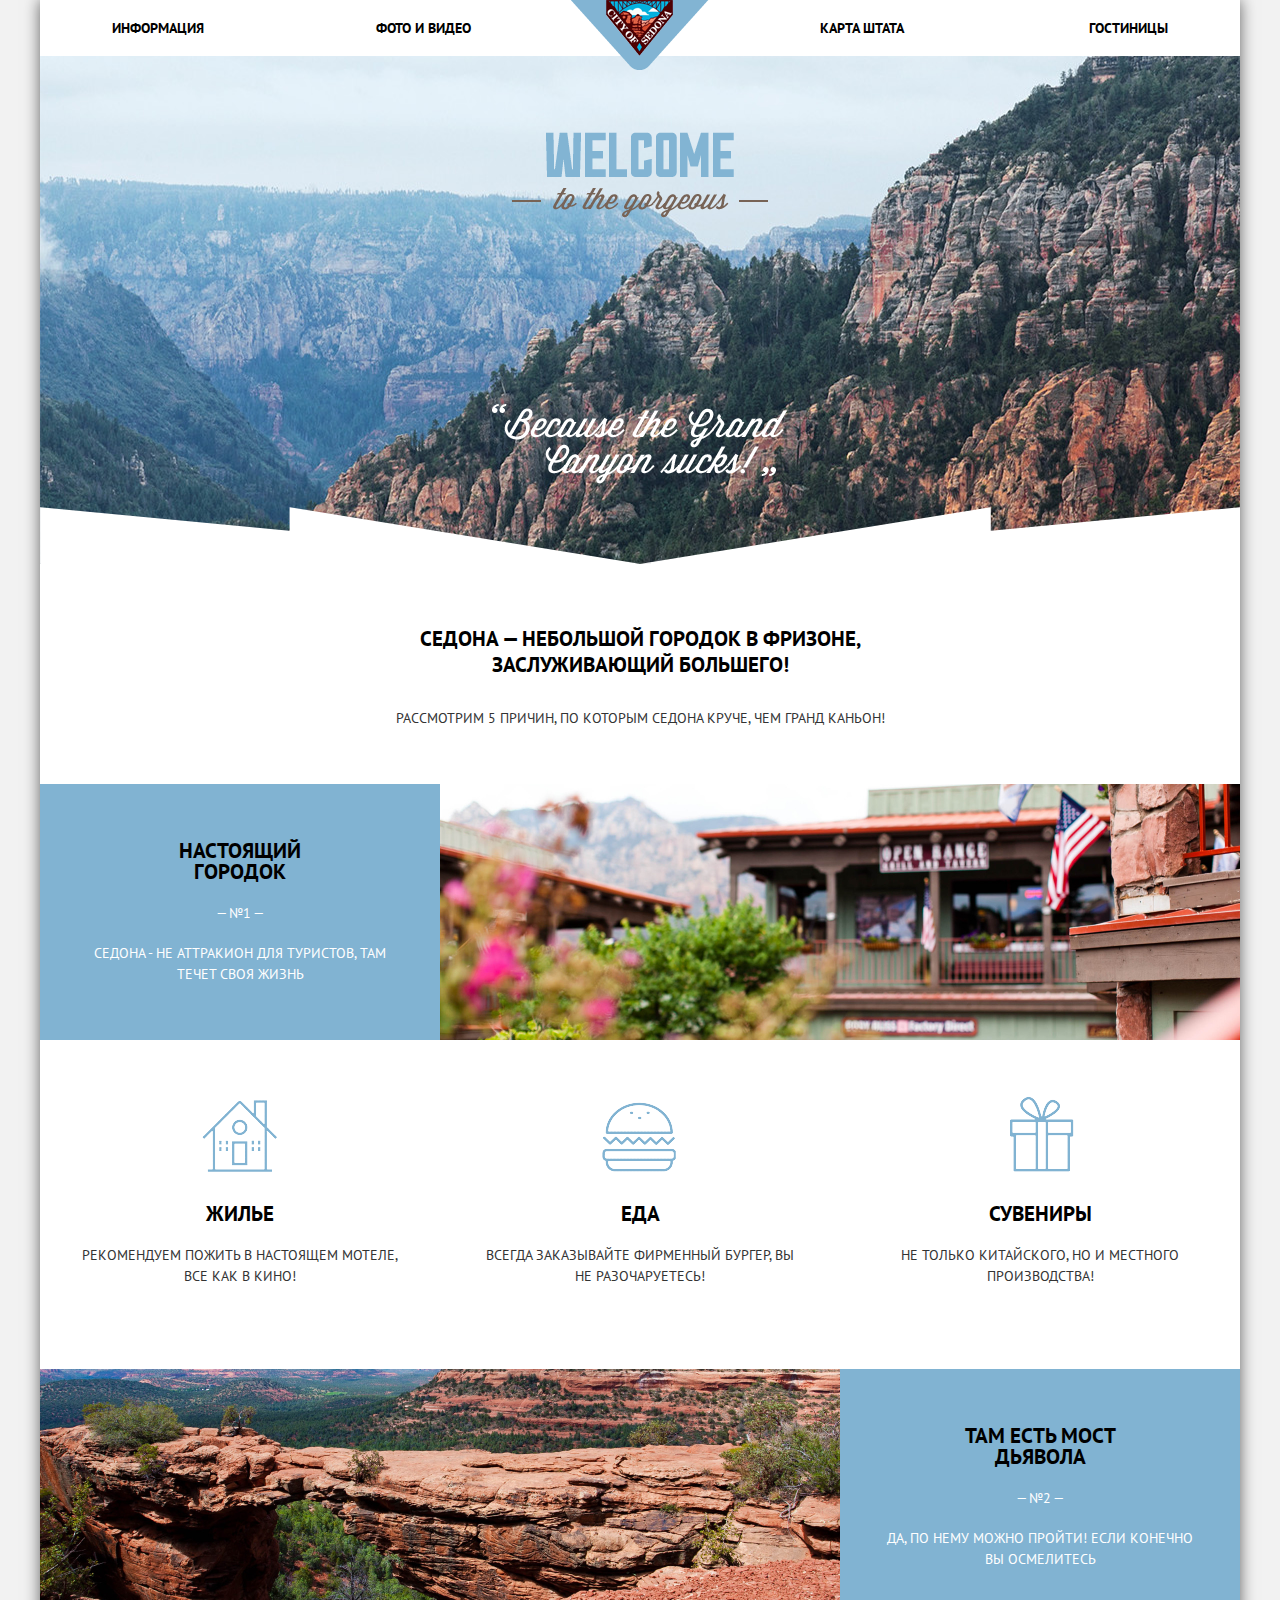
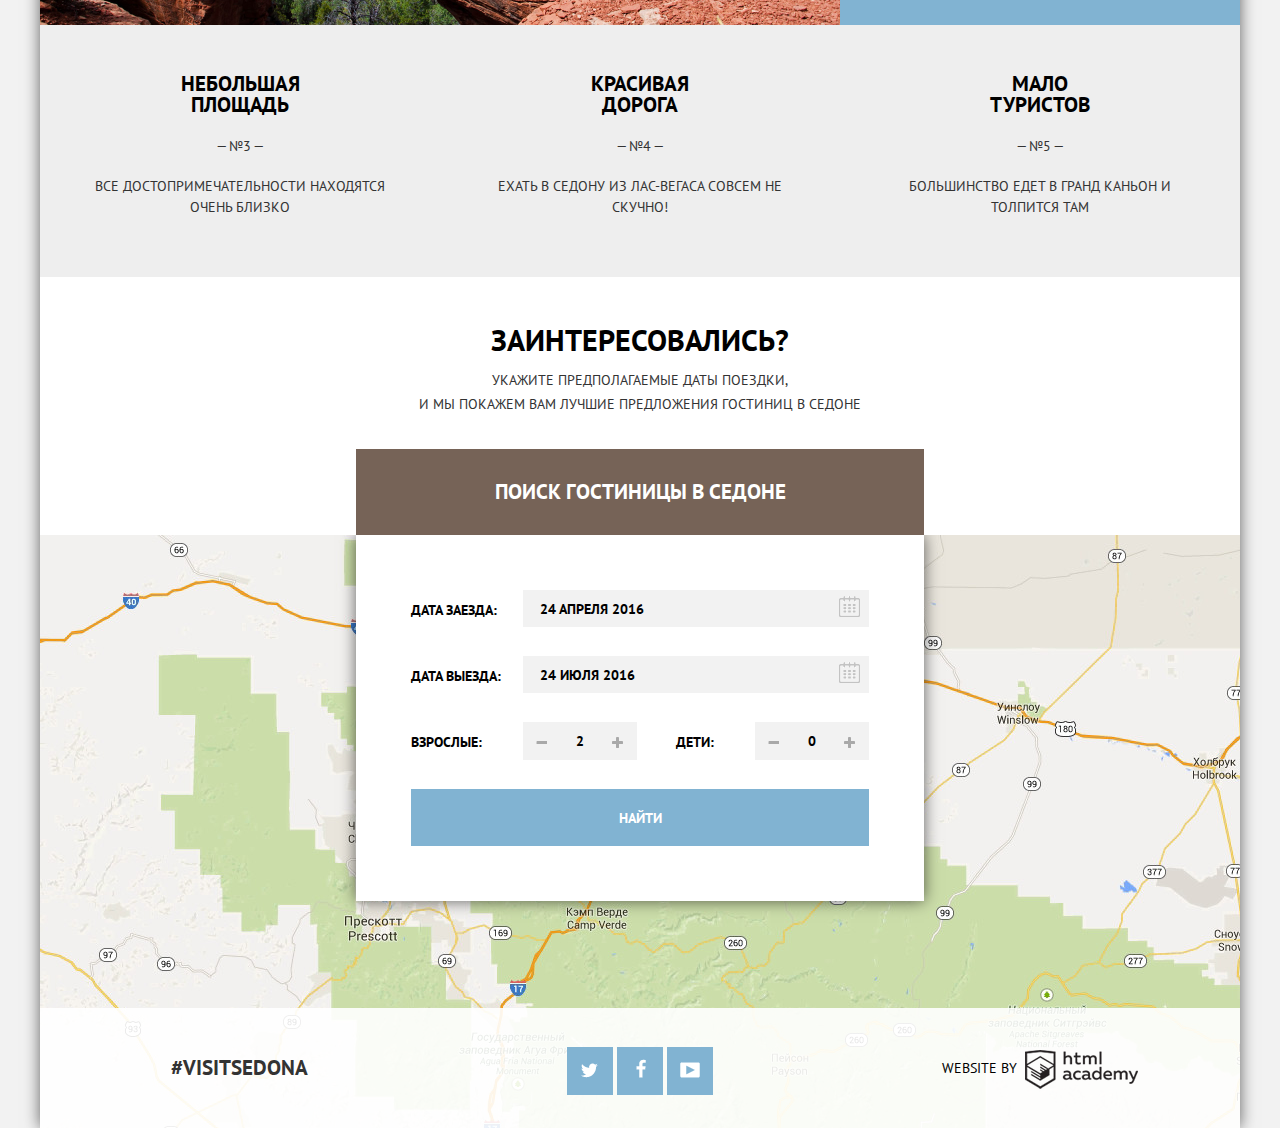
==== commit 8b1ab70a: "Добавлена проверка формы + подключены сжатые css и js" ====
--- a/index.html
+++ b/index.html
@@ -4,7 +4,7 @@
 		<meta charset="utf-8">
 		<link href="https://fonts.googleapis.com/css?family=PT+Sans:400,700&subset=cyrillic" rel="stylesheet">
 		<link rel="stylesheet" type="text/css" href="css/normalize.css">
-		<link rel="stylesheet" type="text/css" href="css/style.css">
+		<link rel="stylesheet" type="text/css" href="css/style.min.css">
 		<title>HTML Academy: Седона</title>
 		</head>
 	<body>
@@ -100,24 +100,24 @@
 					<form class="search" action="#" method="post">
 						<div class="selected-date">
 							<label for="date-arrival">Дата заезда:</label>
-							<input id="date-arrival" type="text" name="date-arrival" value="24 апреля 2016">
+							<input id="date-arrival" type="text" name="date-arrival" value="24 апреля 2016" required>
 							<span class="calendar"></span>
 						</div>
 						<div class="selected-date">
 							<label for="date-departure">Дата выезда:</label>
-							<input id="date-departure" type="text" name="date-departure" value="24 июля 2016">
+							<input id="date-departure" type="text" name="date-departure" value="24 июля 2016" required>
 							<span class="calendar"></span>
 						</div>
 						<label for="number-adult">Взрослые:</label>
 						<div class="count-of-people">
 							<span class="number-minus qty-number"></span>
-							<input id="number-adult" type="number" name="number-adult" value="2">
+							<input id="number-adult" type="number" name="number-adult" value="2" required>
 							<span class="number-plus qty-number"></span>
 						</div>
 						<label for="number-children">Дети:</label>
 						<div class="count-of-people">
 							<span class="number-minus qty-number"></span>
-							<input id="number-children" type="number" name="number-children" value="0">
+							<input id="number-children" type="number" name="number-children" value="0" required>
 							<span class="number-plus qty-number"></span>
 						</div>
 						<input type="submit" value="Найти">
@@ -142,6 +142,6 @@
 			</section>
 		</footer>
 		<script src="https://api-maps.yandex.ru/2.1/?lang=ru_RU" type="text/javascript" defer></script>
-		<script src="js/script.js" defer></script>
+		<script src="js/script.min.js" defer></script>
 	</body>
 </html>
--- a/css/style.min.css
+++ b/css/style.min.css
@@ -0,0 +1 @@
+body,html{margin:0 auto;padding:0}input::-webkit-inner-spin-button,input::-webkit-outer-spin-button{-webkit-appearance:none;margin:0}input[type=number]{-moz-appearance:textfield}body{position:relative;max-width:1200px;width:100%;min-width:768px;font-size:14px;line-height:21px;text-transform:uppercase;color:#333;font-family:'PT Sans',Aril,sans-serif;background-color:#f2f2f2}.main-navigation ul,.welcome,h1{margin:0;font-size:0}.because{font-size:0}h2,h3{font-size:21px;font-weight:700;line-height:26px;color:#000}h3{line-height:21px}.content{margin:0 auto;box-shadow:0 0 15px 0 rgba(0,0,0,.6)}.card-description,.form,.found,.main-header{padding:0 6%}.main-header{background-color:#fff}.main-navigation ul{position:relative;padding:0;display:flex;justify-content:space-between;list-style:none}.main-navigation li{flex-basis:20%;flex-grow:1;padding:15px 0;font-size:14px;line-height:26px}.main-navigation li:nth-child(-n+2){text-align:left}.main-navigation li:nth-child(n+4){text-align:right}.main-navigation a{display:inline-block;color:#000;font-weight:700;text-decoration:none}.main-navigation a:hover{color:#81b3d2}.main-navigation a:active{color:#000;opacity:.3}.main-navigation .active{color:#766357}.main-navigation .active:hover{color:#604e43}.main-navigation .active:active{color:#766357;opacity:.3}.sedona,li.logo{text-align:center}li.logo{top:0;left:50%;padding:0;margin-left:-69px;width:138px;height:70px;z-index:10;position:absolute}.container{display:flex;flex-direction:column;background-color:#fff}.sedona{position:relative;padding-top:76px;padding-bottom:80px;background:#ccc url(../img/mountain-bg.jpg) 0 28% no-repeat;background-size:100% auto}.sedona::before{position:absolute;bottom:0;left:0;width:100%;height:57px;content:"";background:url(../img/white-mask.png) 0 0 no-repeat;background-size:100% 57px}.welcome{background:url(../img/welcome.png) 50% 0 no-repeat;height:86px}.header-sedona{background:url(../img/sedona.png) 50% 0 no-repeat;height:78px;margin:50px 0 0}.because{background:url(../img/because.png) 50% 0 no-repeat;height:80px;margin:58px 0 0}.sedona-town{margin:0 auto;width:575px;text-align:center;padding-top:45px;padding-bottom:55px}.sedona-town h2{margin-bottom:30px}.sedona-town p{margin-bottom:0}.benefits{display:flex;z-index:100}.benefits-text{width:33%;padding:0 40px;margin:0 auto;flex-grow:1;text-align:center;box-sizing:border-box}.benefits-text h3{position:relative;max-width:151px;margin-left:auto;margin-right:auto}.benefits:nth-of-type(2n+1) .benefits-text{padding-top:35px;min-height:256px}.benefits .big-photo{width:66%;flex-grow:2}.benefits .real-city{background:url(../img/real-city.jpg) 50% no-repeat;background-size:cover}.benefits .devil-bridge{background:url(../img/devil-bridge.jpg) 50% no-repeat;background-size:cover}.benefits:nth-of-type(2) .benefits-text{padding-top:142px;background-color:#fff;padding-bottom:68px}.benefits:nth-of-type(2) h3::before{position:absolute;content:"";bottom:52px;background-image:url(../img/sprite.png)}.house::before{left:37.5px;width:75px;height:72px;background:-1px 0 no-repeat}.food::before{left:37px;width:74px;height:70px;background:0 -92px no-repeat}.souvenir::before{left:45px;width:64px;height:76px;background:-6px -182px no-repeat}.benefits:nth-of-type(2n+1){background-color:#81b3d2;color:#fff}.benefits:nth-of-type(4){background-color:#eee;padding-top:27px;padding-bottom:45px}.number{display:block;padding-bottom:5px}.number::before{content:"—";margin-right:2px}.number::after{content:"—";margin-left:2px}.interested{position:relative;display:flex;flex-direction:column;justify-content:center;text-align:center}.interested .wrapper{background-color:#fff;padding-top:25px;z-index:100}.interested h2{font-size:30px;margin-bottom:15px}.interested p{line-height:24px}.search-btn{width:568px;padding:30px 0;margin:33px auto 0;line-height:26px;color:#fff;background-color:#766357}.search-btn:hover{cursor:pointer}.search,.selected-date{display:flex;justify-content:space-between}.search{top:100%;left:50%;flex-wrap:wrap;margin-left:-284px;padding:55px;background-color:#fff;color:#000;line-height:26px;font-weight:700;text-align:left;box-sizing:border-box;box-shadow:0 0 15px 0 rgba(0,0,0,.6);z-index:10;position:absolute;width:568px}.selected-date{position:relative;width:100%}.search label{line-height:40px;height:37px}.calendar{position:absolute;top:6px;right:9px;content:"";width:21px;height:21px;background-image:url(../img/sprite.png);background-position:-81px -145px;background-repeat:no-repeat}.calendar:hover{background-position:-81px -192px}.calendar:active{background-position:-81px -236px}.search input{box-sizing:border-box;width:346px;height:37px;outline:none;border:2px solid #f2f2f2;background-color:#f2f2f2;margin-bottom:29px;text-transform:uppercase}.search input[type=text]{padding:0 35px 0 15px}.search input[type=number]{margin-left:2px;padding:0 30px;width:114px;height:38px;text-align:center}.search .count-of-people{position:relative}.qty-number{position:absolute;height:11px;width:11px;cursor:pointer;background:url(../img/sprite.png) no-repeat}.number-minus{top:13px;left:15px;background-position:-113px -165px}.number-minus:hover{background-position:-113px -199px}.number-minus:active{background-position:-113px -233px}.number-plus{top:15px;right:14px;background-position:-113px -150px}.number-plus:hover{background-position:-113px -184px}.number-plus:active{background-position:-113px -218px}.search input[type=submit]{border:none;margin:0;width:100%;color:#fff;text-transform:uppercase;background-color:#81b3d2;height:57px}.search input:hover{border:2px solid #ebebeb;background-color:#ebebeb}.search input:active{background-color:#fff;border:2px solid #e5e5e5}.search input[type=submit]:hover{border:none;background-color:#669ec0}.search input[type=submit]:active{border:none;background-color:#5496bd;color:rgba(0,0,0,.3)}.maps{width:100%;height:593px;background:#eee url(../img/map.jpg)}.main-footer{display:flex;justify-content:space-between;align-items:center;width:100%;padding:0;height:120px;background-color:rgba(255,255,255,.9)}.index-footer{position:absolute;bottom:0;left:0}.main-footer section{text-align:center;flex-basis:33.3%}.visit p{font-size:21px;line-height:26px;font-weight:700}.social-btn{font-size:0;display:inline-block;width:46px;height:48px;background:#81b3d2 url(../img/sprite.png) no-repeat}.social-btn:hover{background-color:#669ec0}.social-btn:active{background-color:#5496bd}.social-btn-tw{background-position:-205px -157px}.social-btn-tw:active{background-position:-205px -102px}.social-btn-fb{background-position:-200px -47px}.social-btn-fb:active{background-position:-200px 12px}.social-btn-yt{background-position:-206px -213px}.social-btn-yt:active{background-position:-206px -269px}.footer-copyright{display:flex;justify-content:center}.footer-copyright .btn{text-decoration:none;color:#000}.html-academy{line-height:26px}.btn>.html-academy{position:relative;padding-right:121px}.btn>.html-academy::before{position:absolute;content:"";bottom:-8px;right:0;width:113px;height:39px;background:url(../img/sprite.png) -81px -5px no-repeat}.btn:hover>.html-academy::before{background-position:-81px -54px}.btn:active>.html-academy::before{background-position:-81px -103px}.form-hotels{padding:0 6%;background:#ccc url(../img/degradation-bg.jpg) no-repeat;color:#fff}.form-hotels form{display:flex;justify-content:space-between;margin-bottom:19px}.form-hotels h2{font-size:16px;line-height:21px;color:#fff;margin-bottom:26px;margin-top:26px}.form-hotels h2:last-of-type{margin-bottom:11px}.housing,.infrastructure,.price{display:flex;flex-direction:column}.infrastructure{margin-right:11%}.housing div,.infrastructure div{margin-bottom:26px}.form-hotels input[type=checkbox]{display:none}input[type=checkbox]+label{position:relative;padding-left:40px;cursor:pointer}input[type=checkbox]+label::before{content:"";position:absolute;top:0;left:0;width:24px;height:22px;background:url(../img/sprite.png) -154px -148px no-repeat}input[type=checkbox]:checked+label::before{content:"";position:absolute;top:0;left:0;width:24px;height:22px;background-position:-154px -180px}input[type=checkbox]:disabled+label::before{content:"";position:absolute;top:0;left:0;width:24px;height:22px;background-position:-154px -211px}.housing{flex-grow:2}.selecting-price{position:relative;height:32px;margin-bottom:20px;font-size:0;border:2px solid #fff;border-radius:2px}.selecting-price::after{content:"";position:absolute;top:50%;left:50%;width:2px;height:22px;background:#fff;transform:translate(-50%,-50%)}.selecting-price label{display:inline-block;line-height:30px;font-size:14px;vertical-align:top;cursor:pointer}.selecting-price .max-price,.selecting-price .min-price{width:90px;padding-left:65px}.selecting-price input{width:50px;margin:0;color:inherit;font:inherit;background:0 0;border:none;outline:none}.range-controls{position:relative;margin-bottom:32px}.range-controls .scale{height:2px;background:rgba(255,255,255,.3)}.range-controls .bar{width:80%;height:2px;background:#fff}.range-toggle{position:absolute;top:-9px;width:4px;height:4px;background:#ababab;border:8px solid #fff;border-radius:50%;box-shadow:0 2px 1px 0 rgba(0,1,1,.2);cursor:pointer}.range-toggle:hover{background:#1c4f80}.range-toggle-min{left:0}.range-toggle-max{left:80%}.price input[type=submit]{display:block;margin:0 auto;padding:6px 35px;font-size:14px;line-height:21px;color:#fff;text-transform:uppercase;background:0 0;border:2px solid #fff;border-radius:2px;outline:none;cursor:pointer}.found{justify-content:space-between;padding-top:9px;padding-bottom:10px}.found,.found-column-left{display:flex;align-items:center}.found-number{font-size:21px;font-weight:700;line-height:26px;margin-right:47px}.menu-sort li,.sorting{font-size:12px;line-height:18px;margin-right:40px}.found-column-left .menu-sort{display:flex;margin:0;padding:0;list-style:none}.menu-sort li{margin-right:32px}.menu-sort .active-point{border:none}.menu-sort a{border-bottom:1px dotted #81b3d2;color:#000;opacity:.3;text-decoration:none}.menu-sort a:hover{color:#81b3d2;border-bottom:1px dotted #81b3d2}.menu-sort a:active{color:#000;opacity:1;border:none}.sorting-arrow a{display:inline-block;font-size:0;line-height:10px;height:10px;width:11px;text-decoration:none;background:url(../img/sprite.png) no-repeat}a.sorting-increase{background-position:-132px -208px}a.sorting-increase:hover{background-position:-132px -248px}a.sorting-increase:active{background-position:-132px -228px}a.sorting-decrease{background-position:-132px -148px}a.sorting-decrease:hover{background-position:-132px -188px}a.arrow-active,a.sorting-decrease:active{background-position:-132px -168px}.card-description{display:flex;justify-content:space-between;padding-top:30px;padding-bottom:30px;border-bottom:1px solid #e5e5e5}.card-description:first-of-type{border-top:1px solid #e5e5e5}.card-hotel{display:flex}.card-hotel img{margin-right:30px}.desc-top{margin-top:-5px;margin-bottom:0;cursor:pointer}.desc-top:hover{color:#81b3d2}.desc-top:active{color:#000;opacity:.3}.desc-bottom{display:flex}.desc-bottom p{margin-top:8px;margin-bottom:13px}.desc-bottom .btn{box-sizing:border-box;display:inline-block;height:27px;vertical-align:top;text-decoration:none;color:#fff;padding:4px 16px 0 18px}.blue-btn{background-color:#81b3d2}.blue-btn:hover{background-color:#669ec0}.blue-btn:active{background-color:#5496bd;color:rgba(255,255,255,.3)}.brown-btn{background-color:#766357}.brown-btn:hover{background-color:#604e43}.brown-btn:active{background-color:#503e33;color:rgba(255,255,255,.3)}.detail-description,.price-booking{margin-right:5px}.rating{text-align:right}.rating .rating-star{display:inline-block;width:90px;height:17px;background:url(../img/sprite.png) no-repeat;margin-bottom:25px}.rating-star.four-star{background-position:-80px -266px}.rating-star.two-star{background-position:-33px -266px}.rating-star.three-star{background-position:-57px -266px}.rating p{margin-top:15px;margin-bottom:0;padding:4px 12px 3px 16px;color:#666;background-color:#f2f2f2}.hidden{display:none}@keyframes show{0%{transform:translateY(-366px)}to{transform:translateY(0)}}.search-show{display:flex;animation-name:show;animation-duration:1.5s;animation-fill-mode:forwards;animation-timing-function:ease-out}
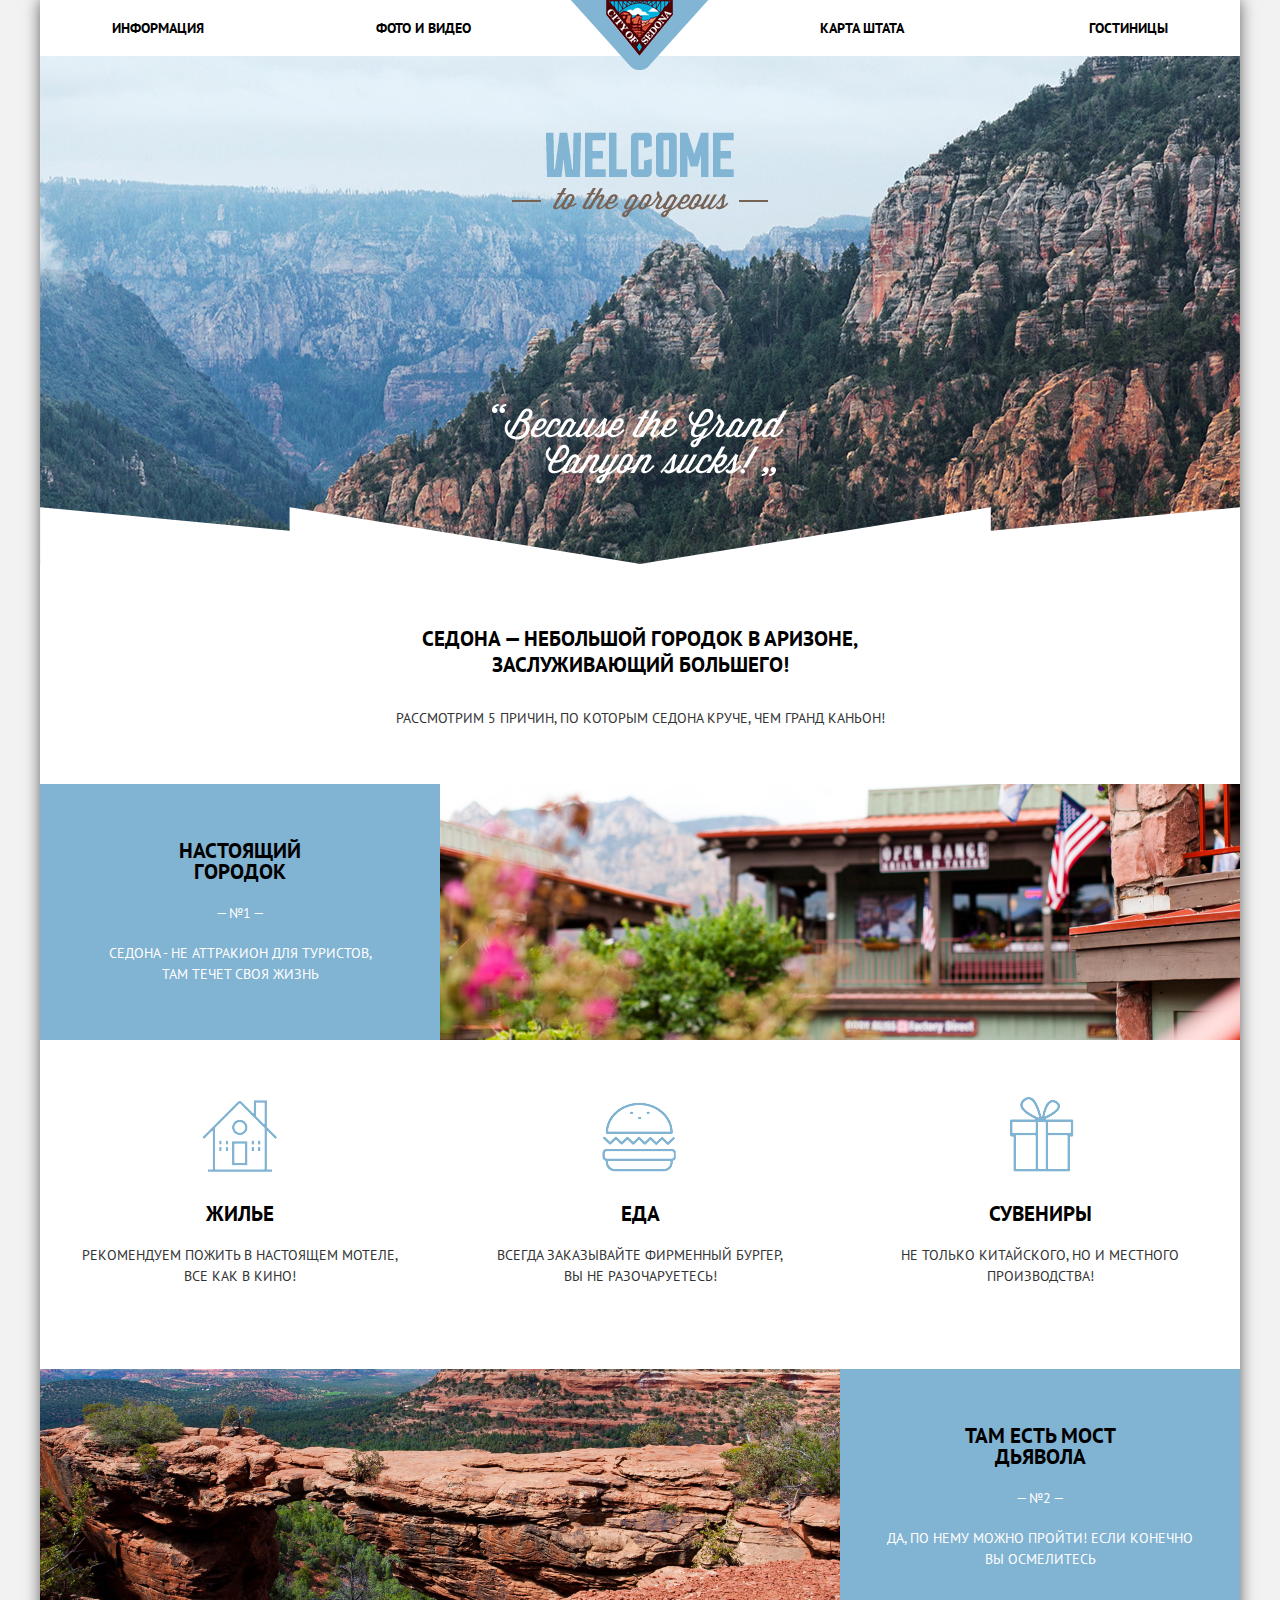
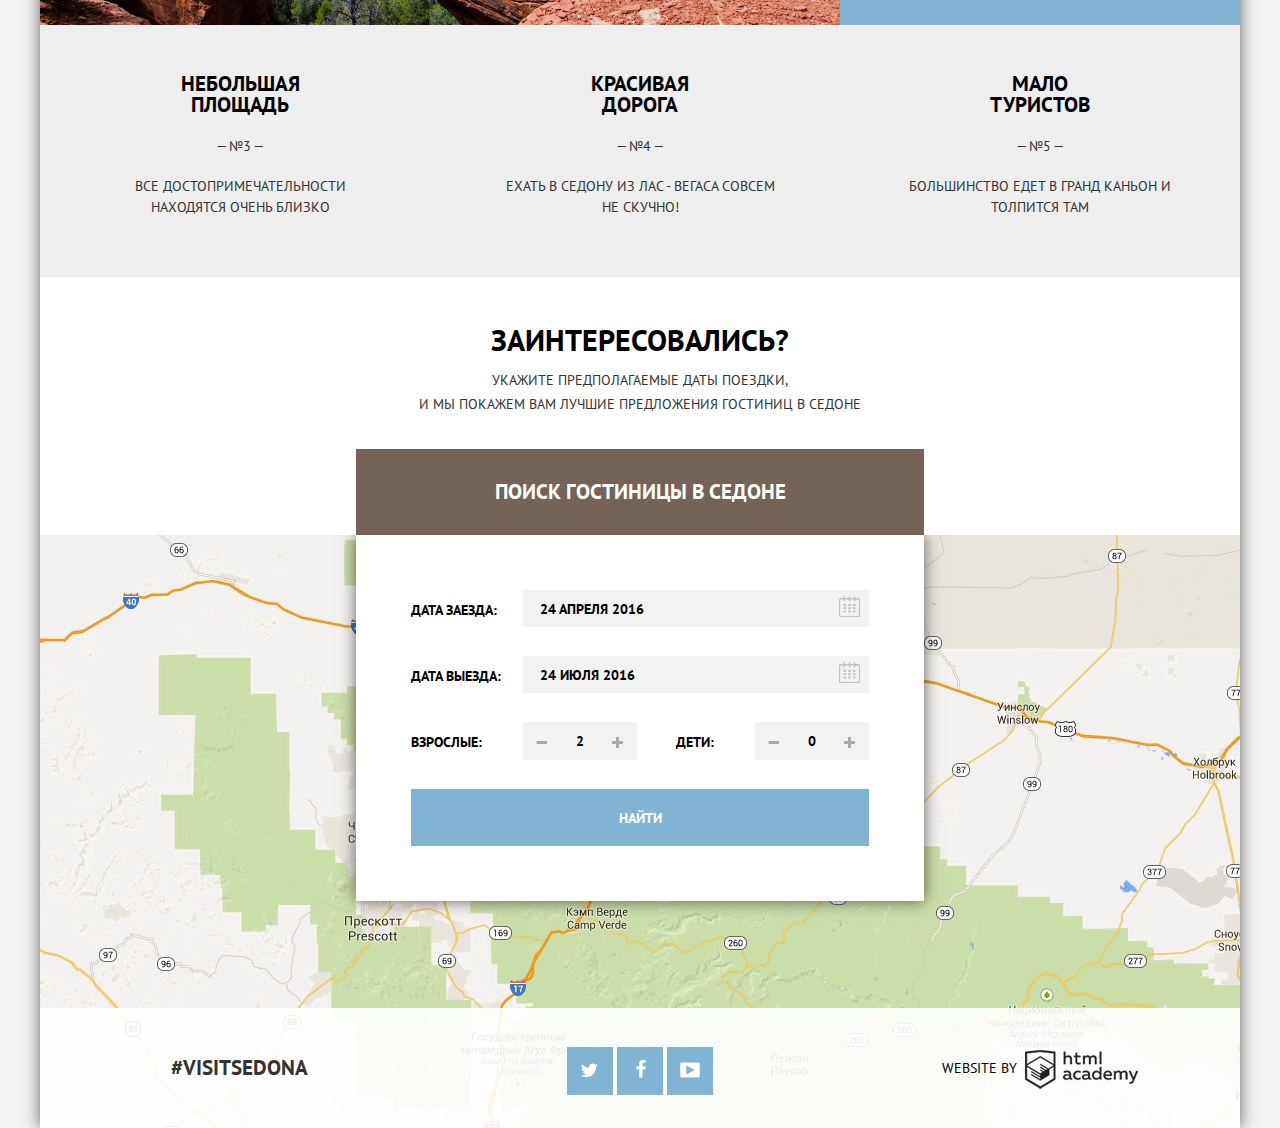
==== commit b1a3412b: "Единообразное написание и форматирование кода в HTML" ====
--- a/index.html
+++ b/index.html
@@ -2,35 +2,35 @@
 <html lang="ru">
 	<head>
 		<meta charset="utf-8">
-		<link href="https://fonts.googleapis.com/css?family=PT+Sans:400,700&subset=cyrillic" rel="stylesheet">
+		<link rel="stylesheet" href="https://fonts.googleapis.com/css?family=PT+Sans:400,700&subset=cyrillic">
 		<link rel="stylesheet" type="text/css" href="css/normalize.css">
 		<link rel="stylesheet" type="text/css" href="css/style.min.css">
 		<title>HTML Academy: Седона</title>
-		</head>
+	</head>
 	<body>
 		<div class="content">
 			<header class="main-header">
-					<nav class="main-navigation">
-						<ul>
-							<li>
-								<a href="#">Информация</a>
-							</li>
-							<li>
-								<a href="#">Фото и видео</a>
-							</li>
-							<li class="logo">
-								<a href="index.html">
-									<img src="img/trigon-logo.png" width="138" height="70" alt="Логотип">
-								</a>
-							</li>
-							<li>
-								<a href="#">Карта штата</a>
-							</li>
-							<li>
-								<a href="hotels.html">Гостиницы</a>
-							</li>
-							</ul>
-					</nav>
+				<nav class="main-navigation">
+					<ul>
+						<li>
+							<a href="#">Информация</a>
+						</li>
+						<li>
+							<a href="#">Фото и видео</a>
+						</li>
+						<li class="logo">
+							<a href="index.html">
+								<img src="img/trigon-logo.png" alt="Логотип" width="138" height="70">
+							</a>
+						</li>
+						<li>
+							<a href="#">Карта штата</a>
+						</li>
+						<li>
+							<a href="hotels.html">Гостиницы</a>
+						</li>
+					</ul>
+				</nav>
 			</header>
 			<main class="container">
 				<div class="sedona">
@@ -39,25 +39,25 @@
 					<p class="because">&#8220;Because the grand canyon sucks!&#8221;</p>
 				</div>
 				<div class="sedona-town">
-					<h2>Седона — небольшой городок в Фризоне, заслуживающий большего!</h2>
+					<h2>Седона — небольшой городок в Аризоне, заслуживающий большего!</h2>
 					<p>Рассмотрим 5 причин, по которым Седона круче, чем Гранд Каньон!</p>
 				</div>
 				<section class="benefits">
 					<div class="benefits-text">
 						<h3>Настоящий городок</h3>
 						<span class="number">№1</span>
-						<p>Седона - не аттракион для туристов, там течет своя жизнь</p>
+						<p>Седона - не аттракион для туристов, там&nbspтечет своя жизнь</p>
 					</div>
 					<div class="big-photo real-city"></div>
 				</section>
 				<section class="benefits">
 					<div class="benefits-text">
 						<h3 class="house">Жилье</h3>
-						<p>Рекомендуем пожить в настоящем мотеле, все как в кино!</p>
+						<p>Рекомендуем пожить в&nbspнастоящем мотеле, все как в кино!</p>
 					</div>
 					<div class="benefits-text">
 						<h3 class="food">Еда</h3>
-						<p>Всегда заказывайте фирменный бургер, вы не разочаруетесь!</p>
+						<p>Всегда заказывайте фирменный бургер, вы&nbspне&nbspразочаруетесь!</p>
 					</div>
 					<div class="benefits-text">
 						<h3 class="souvenir">Сувениры</h3>
@@ -76,12 +76,12 @@
 					<div class="benefits-text">
 						<h3>Небольшая площадь</h3>
 						<span class="number">№3</span>
-						<p>Все достопримечательности находятся очень близко</p>
+						<p>Все достопримечательности находятся&nbspочень близко</p>
 					</div>
 					<div class="benefits-text">
 						<h3>Красивая дорога</h3>
 						<span class="number">№4</span>
-						<p>Ехать в Седону из Лас-Вегаса совсем не скучно!</p>
+						<p>Ехать в Седону из Лас&nbsp-&nbspВегаса совсем не&nbspскучно!</p>
 					</div>
 					<div class="benefits-text">
 						<h3>Мало туристов</h3>
@@ -99,14 +99,12 @@
 					</div>
 					<form class="search" action="#" method="post">
 						<div class="selected-date">
-							<label for="date-arrival">Дата заезда:</label>
+							<label for="date-arrival">Дата заезда:<span class="calendar"></span></label>
 							<input id="date-arrival" type="text" name="date-arrival" value="24 апреля 2016" required>
-							<span class="calendar"></span>
 						</div>
 						<div class="selected-date">
-							<label for="date-departure">Дата выезда:</label>
+							<label for="date-departure">Дата выезда:<span class="calendar"></span></label>
 							<input id="date-departure" type="text" name="date-departure" value="24 июля 2016" required>
-							<span class="calendar"></span>
 						</div>
 						<label for="number-adult">Взрослые:</label>
 						<div class="count-of-people">
--- a/css/style.min.css
+++ b/css/style.min.css
@@ -1 +1 @@
-body,html{margin:0 auto;padding:0}input::-webkit-inner-spin-button,input::-webkit-outer-spin-button{-webkit-appearance:none;margin:0}input[type=number]{-moz-appearance:textfield}body{position:relative;max-width:1200px;width:100%;min-width:768px;font-size:14px;line-height:21px;text-transform:uppercase;color:#333;font-family:'PT Sans',Aril,sans-serif;background-color:#f2f2f2}.main-navigation ul,.welcome,h1{margin:0;font-size:0}.because{font-size:0}h2,h3{font-size:21px;font-weight:700;line-height:26px;color:#000}h3{line-height:21px}.content{margin:0 auto;box-shadow:0 0 15px 0 rgba(0,0,0,.6)}.card-description,.form,.found,.main-header{padding:0 6%}.main-header{background-color:#fff}.main-navigation ul{position:relative;padding:0;display:flex;justify-content:space-between;list-style:none}.main-navigation li{flex-basis:20%;flex-grow:1;padding:15px 0;font-size:14px;line-height:26px}.main-navigation li:nth-child(-n+2){text-align:left}.main-navigation li:nth-child(n+4){text-align:right}.main-navigation a{display:inline-block;color:#000;font-weight:700;text-decoration:none}.main-navigation a:hover{color:#81b3d2}.main-navigation a:active{color:#000;opacity:.3}.main-navigation .active{color:#766357}.main-navigation .active:hover{color:#604e43}.main-navigation .active:active{color:#766357;opacity:.3}.sedona,li.logo{text-align:center}li.logo{top:0;left:50%;padding:0;margin-left:-69px;width:138px;height:70px;z-index:10;position:absolute}.container{display:flex;flex-direction:column;background-color:#fff}.sedona{position:relative;padding-top:76px;padding-bottom:80px;background:#ccc url(../img/mountain-bg.jpg) 0 28% no-repeat;background-size:100% auto}.sedona::before{position:absolute;bottom:0;left:0;width:100%;height:57px;content:"";background:url(../img/white-mask.png) 0 0 no-repeat;background-size:100% 57px}.welcome{background:url(../img/welcome.png) 50% 0 no-repeat;height:86px}.header-sedona{background:url(../img/sedona.png) 50% 0 no-repeat;height:78px;margin:50px 0 0}.because{background:url(../img/because.png) 50% 0 no-repeat;height:80px;margin:58px 0 0}.sedona-town{margin:0 auto;width:575px;text-align:center;padding-top:45px;padding-bottom:55px}.sedona-town h2{margin-bottom:30px}.sedona-town p{margin-bottom:0}.benefits{display:flex;z-index:100}.benefits-text{width:33%;padding:0 40px;margin:0 auto;flex-grow:1;text-align:center;box-sizing:border-box}.benefits-text h3{position:relative;max-width:151px;margin-left:auto;margin-right:auto}.benefits:nth-of-type(2n+1) .benefits-text{padding-top:35px;min-height:256px}.benefits .big-photo{width:66%;flex-grow:2}.benefits .real-city{background:url(../img/real-city.jpg) 50% no-repeat;background-size:cover}.benefits .devil-bridge{background:url(../img/devil-bridge.jpg) 50% no-repeat;background-size:cover}.benefits:nth-of-type(2) .benefits-text{padding-top:142px;background-color:#fff;padding-bottom:68px}.benefits:nth-of-type(2) h3::before{position:absolute;content:"";bottom:52px;background-image:url(../img/sprite.png)}.house::before{left:37.5px;width:75px;height:72px;background:-1px 0 no-repeat}.food::before{left:37px;width:74px;height:70px;background:0 -92px no-repeat}.souvenir::before{left:45px;width:64px;height:76px;background:-6px -182px no-repeat}.benefits:nth-of-type(2n+1){background-color:#81b3d2;color:#fff}.benefits:nth-of-type(4){background-color:#eee;padding-top:27px;padding-bottom:45px}.number{display:block;padding-bottom:5px}.number::before{content:"—";margin-right:2px}.number::after{content:"—";margin-left:2px}.interested{position:relative;display:flex;flex-direction:column;justify-content:center;text-align:center}.interested .wrapper{background-color:#fff;padding-top:25px;z-index:100}.interested h2{font-size:30px;margin-bottom:15px}.interested p{line-height:24px}.search-btn{width:568px;padding:30px 0;margin:33px auto 0;line-height:26px;color:#fff;background-color:#766357}.search-btn:hover{cursor:pointer}.search,.selected-date{display:flex;justify-content:space-between}.search{top:100%;left:50%;flex-wrap:wrap;margin-left:-284px;padding:55px;background-color:#fff;color:#000;line-height:26px;font-weight:700;text-align:left;box-sizing:border-box;box-shadow:0 0 15px 0 rgba(0,0,0,.6);z-index:10;position:absolute;width:568px}.selected-date{position:relative;width:100%}.search label{line-height:40px;height:37px}.calendar{position:absolute;top:6px;right:9px;content:"";width:21px;height:21px;background-image:url(../img/sprite.png);background-position:-81px -145px;background-repeat:no-repeat}.calendar:hover{background-position:-81px -192px}.calendar:active{background-position:-81px -236px}.search input{box-sizing:border-box;width:346px;height:37px;outline:none;border:2px solid #f2f2f2;background-color:#f2f2f2;margin-bottom:29px;text-transform:uppercase}.search input[type=text]{padding:0 35px 0 15px}.search input[type=number]{margin-left:2px;padding:0 30px;width:114px;height:38px;text-align:center}.search .count-of-people{position:relative}.qty-number{position:absolute;height:11px;width:11px;cursor:pointer;background:url(../img/sprite.png) no-repeat}.number-minus{top:13px;left:15px;background-position:-113px -165px}.number-minus:hover{background-position:-113px -199px}.number-minus:active{background-position:-113px -233px}.number-plus{top:15px;right:14px;background-position:-113px -150px}.number-plus:hover{background-position:-113px -184px}.number-plus:active{background-position:-113px -218px}.search input[type=submit]{border:none;margin:0;width:100%;color:#fff;text-transform:uppercase;background-color:#81b3d2;height:57px}.search input:hover{border:2px solid #ebebeb;background-color:#ebebeb}.search input:active{background-color:#fff;border:2px solid #e5e5e5}.search input[type=submit]:hover{border:none;background-color:#669ec0}.search input[type=submit]:active{border:none;background-color:#5496bd;color:rgba(0,0,0,.3)}.maps{width:100%;height:593px;background:#eee url(../img/map.jpg)}.main-footer{display:flex;justify-content:space-between;align-items:center;width:100%;padding:0;height:120px;background-color:rgba(255,255,255,.9)}.index-footer{position:absolute;bottom:0;left:0}.main-footer section{text-align:center;flex-basis:33.3%}.visit p{font-size:21px;line-height:26px;font-weight:700}.social-btn{font-size:0;display:inline-block;width:46px;height:48px;background:#81b3d2 url(../img/sprite.png) no-repeat}.social-btn:hover{background-color:#669ec0}.social-btn:active{background-color:#5496bd}.social-btn-tw{background-position:-205px -157px}.social-btn-tw:active{background-position:-205px -102px}.social-btn-fb{background-position:-200px -47px}.social-btn-fb:active{background-position:-200px 12px}.social-btn-yt{background-position:-206px -213px}.social-btn-yt:active{background-position:-206px -269px}.footer-copyright{display:flex;justify-content:center}.footer-copyright .btn{text-decoration:none;color:#000}.html-academy{line-height:26px}.btn>.html-academy{position:relative;padding-right:121px}.btn>.html-academy::before{position:absolute;content:"";bottom:-8px;right:0;width:113px;height:39px;background:url(../img/sprite.png) -81px -5px no-repeat}.btn:hover>.html-academy::before{background-position:-81px -54px}.btn:active>.html-academy::before{background-position:-81px -103px}.form-hotels{padding:0 6%;background:#ccc url(../img/degradation-bg.jpg) no-repeat;color:#fff}.form-hotels form{display:flex;justify-content:space-between;margin-bottom:19px}.form-hotels h2{font-size:16px;line-height:21px;color:#fff;margin-bottom:26px;margin-top:26px}.form-hotels h2:last-of-type{margin-bottom:11px}.housing,.infrastructure,.price{display:flex;flex-direction:column}.infrastructure{margin-right:11%}.housing div,.infrastructure div{margin-bottom:26px}.form-hotels input[type=checkbox]{display:none}input[type=checkbox]+label{position:relative;padding-left:40px;cursor:pointer}input[type=checkbox]+label::before{content:"";position:absolute;top:0;left:0;width:24px;height:22px;background:url(../img/sprite.png) -154px -148px no-repeat}input[type=checkbox]:checked+label::before{content:"";position:absolute;top:0;left:0;width:24px;height:22px;background-position:-154px -180px}input[type=checkbox]:disabled+label::before{content:"";position:absolute;top:0;left:0;width:24px;height:22px;background-position:-154px -211px}.housing{flex-grow:2}.selecting-price{position:relative;height:32px;margin-bottom:20px;font-size:0;border:2px solid #fff;border-radius:2px}.selecting-price::after{content:"";position:absolute;top:50%;left:50%;width:2px;height:22px;background:#fff;transform:translate(-50%,-50%)}.selecting-price label{display:inline-block;line-height:30px;font-size:14px;vertical-align:top;cursor:pointer}.selecting-price .max-price,.selecting-price .min-price{width:90px;padding-left:65px}.selecting-price input{width:50px;margin:0;color:inherit;font:inherit;background:0 0;border:none;outline:none}.range-controls{position:relative;margin-bottom:32px}.range-controls .scale{height:2px;background:rgba(255,255,255,.3)}.range-controls .bar{width:80%;height:2px;background:#fff}.range-toggle{position:absolute;top:-9px;width:4px;height:4px;background:#ababab;border:8px solid #fff;border-radius:50%;box-shadow:0 2px 1px 0 rgba(0,1,1,.2);cursor:pointer}.range-toggle:hover{background:#1c4f80}.range-toggle-min{left:0}.range-toggle-max{left:80%}.price input[type=submit]{display:block;margin:0 auto;padding:6px 35px;font-size:14px;line-height:21px;color:#fff;text-transform:uppercase;background:0 0;border:2px solid #fff;border-radius:2px;outline:none;cursor:pointer}.found{justify-content:space-between;padding-top:9px;padding-bottom:10px}.found,.found-column-left{display:flex;align-items:center}.found-number{font-size:21px;font-weight:700;line-height:26px;margin-right:47px}.menu-sort li,.sorting{font-size:12px;line-height:18px;margin-right:40px}.found-column-left .menu-sort{display:flex;margin:0;padding:0;list-style:none}.menu-sort li{margin-right:32px}.menu-sort .active-point{border:none}.menu-sort a{border-bottom:1px dotted #81b3d2;color:#000;opacity:.3;text-decoration:none}.menu-sort a:hover{color:#81b3d2;border-bottom:1px dotted #81b3d2}.menu-sort a:active{color:#000;opacity:1;border:none}.sorting-arrow a{display:inline-block;font-size:0;line-height:10px;height:10px;width:11px;text-decoration:none;background:url(../img/sprite.png) no-repeat}a.sorting-increase{background-position:-132px -208px}a.sorting-increase:hover{background-position:-132px -248px}a.sorting-increase:active{background-position:-132px -228px}a.sorting-decrease{background-position:-132px -148px}a.sorting-decrease:hover{background-position:-132px -188px}a.arrow-active,a.sorting-decrease:active{background-position:-132px -168px}.card-description{display:flex;justify-content:space-between;padding-top:30px;padding-bottom:30px;border-bottom:1px solid #e5e5e5}.card-description:first-of-type{border-top:1px solid #e5e5e5}.card-hotel{display:flex}.card-hotel img{margin-right:30px}.desc-top{margin-top:-5px;margin-bottom:0;cursor:pointer}.desc-top:hover{color:#81b3d2}.desc-top:active{color:#000;opacity:.3}.desc-bottom{display:flex}.desc-bottom p{margin-top:8px;margin-bottom:13px}.desc-bottom .btn{box-sizing:border-box;display:inline-block;height:27px;vertical-align:top;text-decoration:none;color:#fff;padding:4px 16px 0 18px}.blue-btn{background-color:#81b3d2}.blue-btn:hover{background-color:#669ec0}.blue-btn:active{background-color:#5496bd;color:rgba(255,255,255,.3)}.brown-btn{background-color:#766357}.brown-btn:hover{background-color:#604e43}.brown-btn:active{background-color:#503e33;color:rgba(255,255,255,.3)}.detail-description,.price-booking{margin-right:5px}.rating{text-align:right}.rating .rating-star{display:inline-block;width:90px;height:17px;background:url(../img/sprite.png) no-repeat;margin-bottom:25px}.rating-star.four-star{background-position:-80px -266px}.rating-star.two-star{background-position:-33px -266px}.rating-star.three-star{background-position:-57px -266px}.rating p{margin-top:15px;margin-bottom:0;padding:4px 12px 3px 16px;color:#666;background-color:#f2f2f2}.hidden{display:none}@keyframes show{0%{transform:translateY(-366px)}to{transform:translateY(0)}}.search-show{display:flex;animation-name:show;animation-duration:1.5s;animation-fill-mode:forwards;animation-timing-function:ease-out}
+body,html{margin:0 auto;padding:0}input::-webkit-inner-spin-button,input::-webkit-outer-spin-button{-webkit-appearance:none;margin:0}input[type=number]{-moz-appearance:textfield}body{position:relative;max-width:1200px;width:100%;min-width:768px;font-size:14px;line-height:21px;text-transform:uppercase;color:#333;font-family:'PT Sans',Aril,sans-serif;background-color:#f2f2f2}.main-navigation ul,.welcome,h1{margin:0;font-size:0}.because{font-size:0}h2,h3{font-size:21px;font-weight:700;line-height:26px;color:#000}h3{line-height:21px}.content{margin:0 auto;box-shadow:0 0 15px 0 rgba(0,0,0,.6)}.card-description,.form,.found,.main-header{padding:0 6%}.main-header{background-color:#fff}.main-navigation ul{position:relative;padding:0;display:-webkit-box;display:-ms-flexbox;display:flex;-webkit-box-pack:justify;-ms-flex-pack:justify;justify-content:space-between;list-style:none}.main-navigation li{-ms-flex-preferred-size:20%;flex-basis:20%;-webkit-box-flex:1;-ms-flex-positive:1;flex-grow:1;padding:15px 0;font-size:14px;line-height:26px}.main-navigation li:nth-child(-n+2){text-align:left}.main-navigation li:nth-child(n+4){text-align:right}.main-navigation a{display:inline-block;color:#000;font-weight:700;text-decoration:none}.main-navigation a:hover{color:#81b3d2}.main-navigation a:active{color:#000;opacity:.3}.main-navigation .active{color:#766357}.main-navigation .active:hover{color:#604e43}.main-navigation .active:active{color:#766357;opacity:.3}.sedona,li.logo{text-align:center}li.logo{top:0;left:50%;padding:0;margin-left:-69px;width:138px;height:70px;z-index:10;position:absolute}.container{display:-webkit-box;display:-ms-flexbox;display:flex;-webkit-box-orient:vertical;-webkit-box-direction:normal;-ms-flex-direction:column;flex-direction:column;background-color:#fff}.sedona{position:relative;padding-top:76px;padding-bottom:80px;background:#ccc url(../img/mountain-bg.jpg) 0 28% no-repeat;background-size:100% auto}.sedona::before{position:absolute;bottom:0;left:0;width:100%;height:57px;content:"";background:url(../img/white-mask.png) 0 0 no-repeat;background-size:100% 57px}.welcome{background:url(../img/welcome.png) 50% 0 no-repeat;height:86px}.header-sedona{background:url(../img/sedona.png) 50% 0 no-repeat;height:78px;margin:50px 0 0}.because{background:url(../img/because.png) 50% 0 no-repeat;height:80px;margin:58px 0 0}.sedona-town{margin:0 auto;width:575px;text-align:center;padding-top:45px;padding-bottom:55px}.sedona-town h2{margin-bottom:30px}.sedona-town p{margin-bottom:0}.benefits{display:-webkit-box;display:-ms-flexbox;display:flex;z-index:100}.benefits-text{width:33%;padding:0 40px;margin:0 auto;-webkit-box-flex:1;-ms-flex-positive:1;flex-grow:1;text-align:center;box-sizing:border-box}.benefits-text h3{position:relative;max-width:151px;margin-left:auto;margin-right:auto}.benefits:nth-of-type(2n+1) .benefits-text{padding-top:35px;min-height:256px}.benefits .big-photo{width:66%;-webkit-box-flex:2;-ms-flex-positive:2;flex-grow:2}.benefits .real-city{background:url(../img/real-city.jpg) 50% no-repeat;background-size:cover}.benefits .devil-bridge{background:url(../img/devil-bridge.jpg) 50% no-repeat;background-size:cover}.benefits:nth-of-type(2) .benefits-text{padding-top:142px;background-color:#fff;padding-bottom:68px}.benefits:nth-of-type(2) h3::before{position:absolute;content:"";bottom:52px;background-image:url(../img/sprite.png)}.house::before{left:37.5px;width:75px;height:72px;background:-1px 0 no-repeat}.food::before{left:37px;width:74px;height:70px;background:0 -92px no-repeat}.souvenir::before{left:45px;width:64px;height:76px;background:-6px -182px no-repeat}.benefits:nth-of-type(2n+1){background-color:#81b3d2;color:#fff}.benefits:nth-of-type(4){background-color:#eee;padding-top:27px;padding-bottom:45px}.number{display:block;padding-bottom:5px}.number::before{content:"—";margin-right:2px}.number::after{content:"—";margin-left:2px}.interested{position:relative;display:-webkit-box;display:-ms-flexbox;display:flex;-webkit-box-orient:vertical;-webkit-box-direction:normal;-ms-flex-direction:column;flex-direction:column;-webkit-box-pack:center;-ms-flex-pack:center;justify-content:center;text-align:center}.interested .wrapper{background-color:#fff;padding-top:25px;z-index:100}.interested h2{font-size:30px;margin-bottom:15px}.interested p{line-height:24px}.search-btn{width:568px;padding:30px 0;margin:33px auto 0;line-height:26px;color:#fff;background-color:#766357}.search-btn:hover{cursor:pointer}.search,.selected-date{display:-webkit-box;display:-ms-flexbox;display:flex;-webkit-box-pack:justify;-ms-flex-pack:justify;justify-content:space-between}.search{top:100%;left:50%;-ms-flex-wrap:wrap;flex-wrap:wrap;margin-left:-284px;padding:55px;background-color:#fff;color:#000;line-height:26px;font-weight:700;text-align:left;box-sizing:border-box;box-shadow:0 0 15px 0 rgba(0,0,0,.6);z-index:10;position:absolute;width:568px}.selected-date{position:relative;width:100%}.search label{line-height:40px;height:37px}.calendar{position:absolute;top:6px;right:9px;width:21px;height:21px;background-image:url(../img/sprite.png);background-position:-81px -145px;background-repeat:no-repeat}.calendar:hover{background-position:-81px -192px}.calendar:active{background-position:-81px -236px}.search input{box-sizing:border-box;width:346px;height:37px;outline:none;border:2px solid #f2f2f2;background-color:#f2f2f2;margin-bottom:29px;text-transform:uppercase}.search input[type=text]{padding:0 35px 0 15px}.search input[type=number]{margin-left:2px;padding:0 30px;width:114px;height:38px;text-align:center}.search .count-of-people{position:relative}.qty-number{position:absolute;height:11px;width:11px;cursor:pointer;background:url(../img/sprite.png) no-repeat}.number-minus{top:13px;left:15px;background-position:-113px -165px}.number-minus:hover{background-position:-113px -199px}.number-minus:active{background-position:-113px -233px}.number-plus{top:15px;right:14px;background-position:-113px -150px}.number-plus:hover{background-position:-113px -184px}.number-plus:active{background-position:-113px -218px}.search input[type=submit]{border:none;margin:0;width:100%;color:#fff;text-transform:uppercase;background-color:#81b3d2;height:57px}.search input:hover{border:2px solid #ebebeb;background-color:#ebebeb}.search input:active{background-color:#fff;border:2px solid #e5e5e5}.search input[type=submit]:hover{border:none;background-color:#669ec0}.search input[type=submit]:active{border:none;background-color:#5496bd;color:rgba(0,0,0,.3)}.maps{width:100%;height:593px;background:#eee url(../img/map.jpg)}.main-footer{display:-webkit-box;display:-ms-flexbox;display:flex;-webkit-box-pack:justify;-ms-flex-pack:justify;justify-content:space-between;-webkit-box-align:center;-ms-flex-align:center;align-items:center;width:100%;padding:0;height:120px;background-color:rgba(255,255,255,.9)}.index-footer{position:absolute;bottom:0;left:0}.main-footer section{text-align:center;-ms-flex-preferred-size:33.3%;flex-basis:33.3%}.visit p{font-size:21px;line-height:26px;font-weight:700}.social-btn{font-size:0;display:inline-block;width:46px;height:48px;background:#81b3d2 url(../img/sprite.png) no-repeat}.social-btn:hover{background-color:#669ec0}.social-btn:active{background-color:#5496bd}.social-btn-tw{background-position:-205px -157px}.social-btn-tw:active{background-position:-205px -102px}.social-btn-fb{background-position:-200px -47px}.social-btn-fb:active{background-position:-200px 12px}.social-btn-yt{background-position:-206px -213px}.social-btn-yt:active{background-position:-206px -269px}.footer-copyright,.form-hotels form{display:-webkit-box;display:-ms-flexbox;display:flex;-webkit-box-pack:center;-ms-flex-pack:center;justify-content:center}.footer-copyright .btn{text-decoration:none;color:#000}.html-academy{line-height:26px}.btn>.html-academy{position:relative;padding-right:121px}.btn>.html-academy::before{position:absolute;content:"";bottom:-8px;right:0;width:113px;height:39px;background:url(../img/sprite.png) -81px -5px no-repeat}.btn:hover>.html-academy::before{background-position:-81px -54px}.btn:active>.html-academy::before{background-position:-81px -103px}.form-hotels{padding:0 6%;background:#ccc url(../img/degradation-bg.jpg) no-repeat;color:#fff}.form-hotels form{-webkit-box-pack:justify;-ms-flex-pack:justify;justify-content:space-between;margin-bottom:19px}.form-hotels h2{font-size:16px;line-height:21px;color:#fff;margin-bottom:26px;margin-top:26px}.form-hotels h2:last-of-type{margin-bottom:11px}.housing,.infrastructure,.price{display:-webkit-box;display:-ms-flexbox;display:flex;-webkit-box-orient:vertical;-webkit-box-direction:normal;-ms-flex-direction:column;flex-direction:column}.infrastructure{margin-right:11%}.housing div,.infrastructure div{margin-bottom:26px}.form-hotels input[type=checkbox]{display:none}input[type=checkbox]+label{position:relative;padding-left:40px;cursor:pointer}input[type=checkbox]+label::before{content:"";position:absolute;top:50%;margin-top:-11px;left:0;width:24px;height:22px;background:url(../img/sprite.png) -154px -148px no-repeat}input[type=checkbox]:checked+label::before{content:"";position:absolute;top:50%;margin-top:-11px;left:0;width:24px;height:22px;background-position:-154px -180px}input[type=checkbox]:disabled+label::before{content:"";position:absolute;top:50%;margin-top:-11px;left:0;width:24px;height:22px;background-position:-154px -211px}.housing{-webkit-box-flex:2;-ms-flex-positive:2;flex-grow:2}.selecting-price{position:relative;height:32px;margin-bottom:20px;font-size:0;border:2px solid #fff;border-radius:2px}.selecting-price::after{content:"";position:absolute;top:50%;left:50%;width:2px;height:22px;background:#fff;-webkit-transform:translate(-50%,-50%);transform:translate(-50%,-50%)}.selecting-price label{display:inline-block;line-height:30px;font-size:14px;vertical-align:top;cursor:pointer}.selecting-price .max-price,.selecting-price .min-price{width:90px;padding-left:65px}.selecting-price input{width:50px;margin:0;min-height:20px;color:inherit;font:inherit;background:0 0;border:none;outline:none}.range-controls{position:relative;margin-bottom:32px}.range-controls .scale{height:2px;background:rgba(255,255,255,.3)}.range-controls .bar{width:80%;height:2px;background:#fff}.range-toggle{position:absolute;top:-9px;width:4px;height:4px;background:#ababab;border:8px solid #fff;border-radius:50%;box-shadow:0 2px 1px 0 rgba(0,1,1,.2);cursor:pointer}.range-toggle:hover{background:#1c4f80}.range-toggle-min{left:0}.range-toggle-max{left:80%}.price input[type=submit]{display:block;margin:0 auto;padding:6px 35px;font-size:14px;line-height:21px;color:#fff;text-transform:uppercase;background:0 0;border:2px solid #fff;border-radius:2px;outline:none;cursor:pointer}.found{-webkit-box-pack:justify;-ms-flex-pack:justify;justify-content:space-between;padding-top:9px;padding-bottom:10px}.found,.found-column-left{display:-webkit-box;display:-ms-flexbox;display:flex;-webkit-box-align:center;-ms-flex-align:center;align-items:center}.found-number{font-size:21px;font-weight:700;line-height:26px;margin-right:47px}.menu-sort li,.sorting{font-size:12px;line-height:18px;margin-right:40px}.found-column-left .menu-sort{display:-webkit-box;display:-ms-flexbox;display:flex;margin:0;padding:0;list-style:none}.menu-sort li{margin-right:32px}.menu-sort .active-point{border:none}.menu-sort a{border-bottom:1px dotted #81b3d2;color:#000;opacity:.3;text-decoration:none}.menu-sort a:hover{color:#81b3d2;border-bottom:1px dotted #81b3d2}.menu-sort a:active{color:#000;opacity:1;border:none}.sorting-arrow a{display:inline-block;font-size:0;line-height:10px;height:10px;width:11px;text-decoration:none;background:url(../img/sprite.png) no-repeat}a.sorting-increase{background-position:-132px -208px}a.sorting-increase:hover{background-position:-132px -248px}a.sorting-increase:active{background-position:-132px -228px}a.sorting-decrease{background-position:-132px -148px}a.sorting-decrease:hover{background-position:-132px -188px}a.arrow-active,a.sorting-decrease:active{background-position:-132px -168px}.card-description{display:-webkit-box;display:-ms-flexbox;display:flex;-webkit-box-pack:justify;-ms-flex-pack:justify;justify-content:space-between;padding-top:30px;padding-bottom:30px;border-bottom:1px solid #e5e5e5}.card-description:first-of-type{border-top:1px solid #e5e5e5}.card-hotel{display:-webkit-box;display:-ms-flexbox;display:flex}.card-hotel img{margin-right:30px}.desc-top{margin-top:-5px;margin-bottom:0;cursor:pointer}.desc-top:hover{color:#81b3d2}.desc-top:active{color:#000;opacity:.3}.desc-bottom{display:-webkit-box;display:-ms-flexbox;display:flex}.desc-bottom p{margin-top:8px;margin-bottom:13px}.desc-bottom .btn{box-sizing:border-box;display:inline-block;height:27px;vertical-align:top;text-decoration:none;color:#fff;padding:4px 16px 0 18px}.blue-btn{background-color:#81b3d2}.blue-btn:hover{background-color:#669ec0}.blue-btn:active{background-color:#5496bd;color:rgba(255,255,255,.3)}.brown-btn{background-color:#766357}.brown-btn:hover{background-color:#604e43}.brown-btn:active{background-color:#503e33;color:rgba(255,255,255,.3)}.detail-description,.price-booking{margin-right:5px}.rating{text-align:right}.rating .rating-star{display:inline-block;width:90px;height:17px;background:url(../img/sprite.png) no-repeat;margin-bottom:25px}.rating-star.four-star{background-position:-80px -266px}.rating-star.two-star{background-position:-33px -266px}.rating-star.three-star{background-position:-57px -266px}.rating p{margin-top:15px;margin-bottom:0;padding:4px 12px 3px 16px;color:#666;background-color:#f2f2f2}.hidden{display:none}@-webkit-keyframes show{0%{-webkit-transform:translateY(-366px);transform:translateY(-366px)}to{-webkit-transform:translateY(0);transform:translateY(0)}}@keyframes show{0%{-webkit-transform:translateY(-366px);transform:translateY(-366px)}to{-webkit-transform:translateY(0);transform:translateY(0)}}.search-show{display:-webkit-box;display:-ms-flexbox;display:flex;-webkit-animation-name:show;animation-name:show;-webkit-animation-duration:1.5s;animation-duration:1.5s;-webkit-animation-fill-mode:forwards;animation-fill-mode:forwards;-webkit-animation-timing-function:ease-out;animation-timing-function:ease-out}
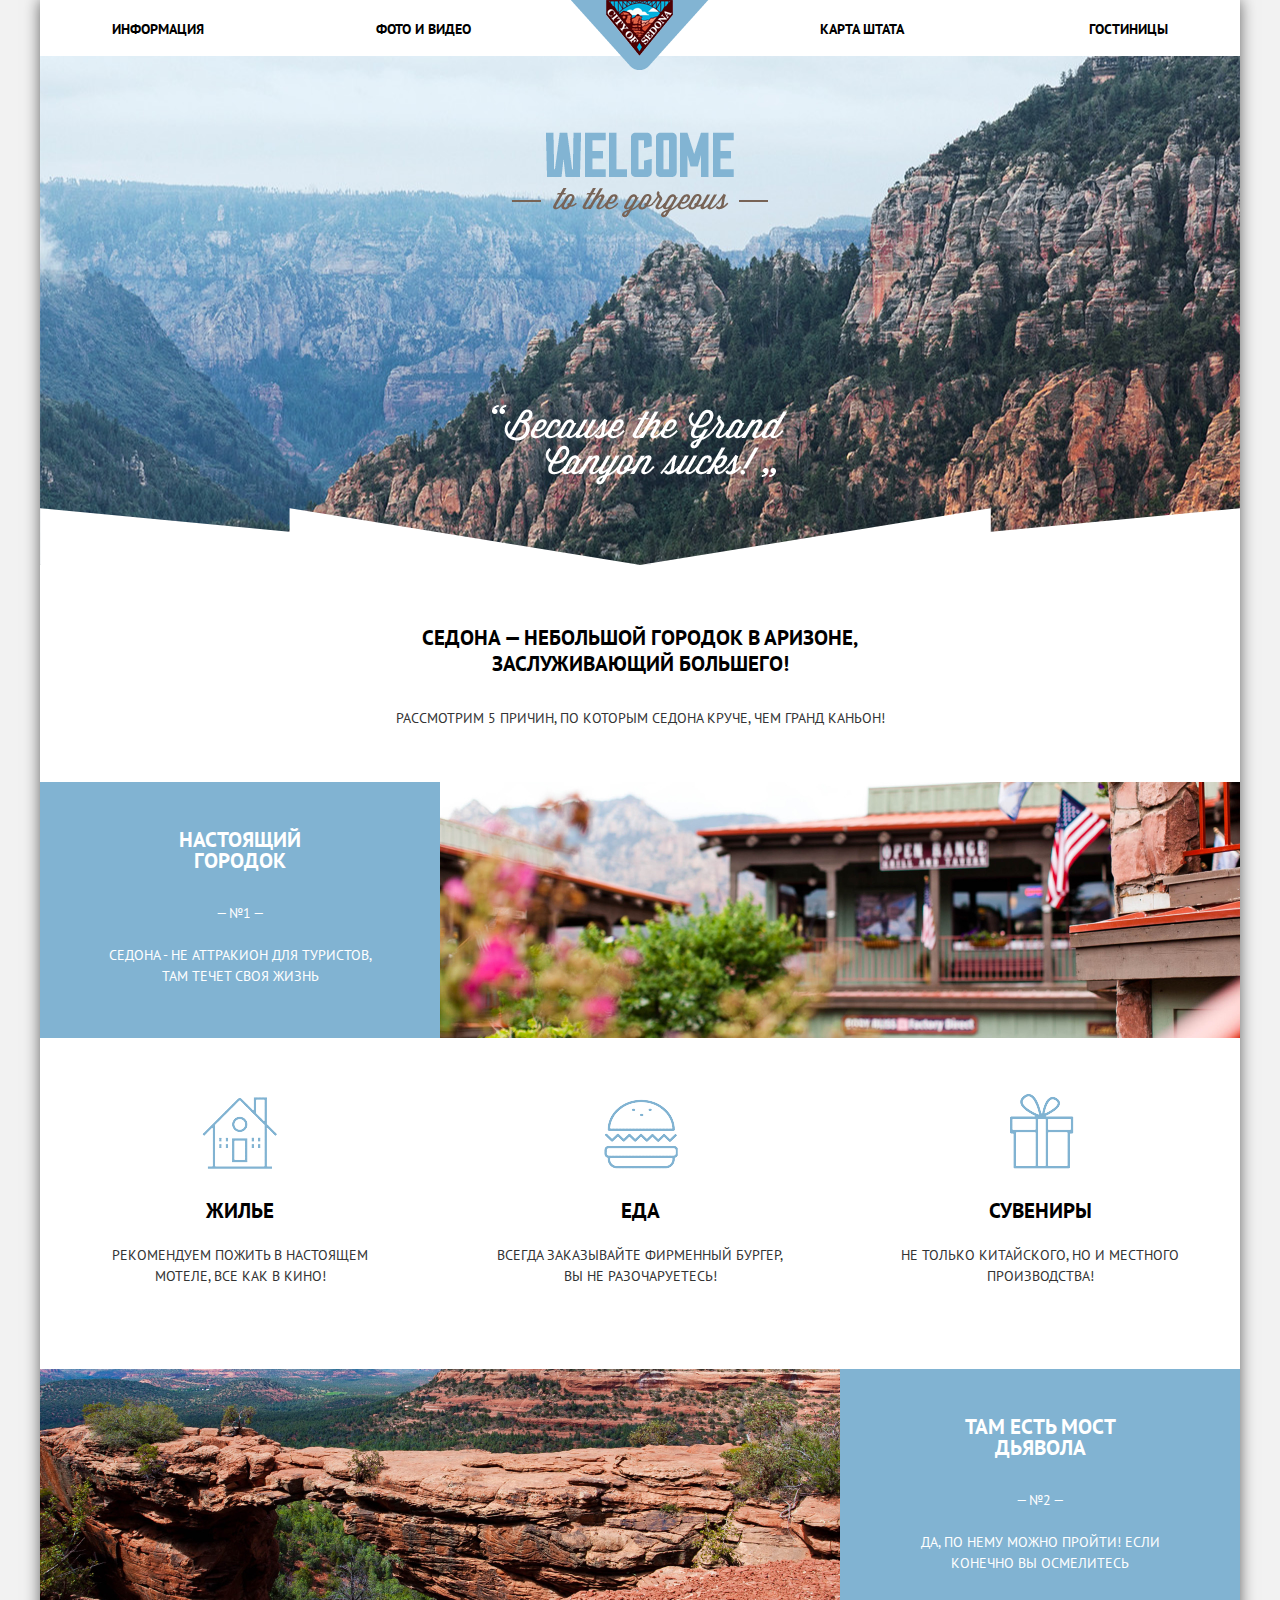
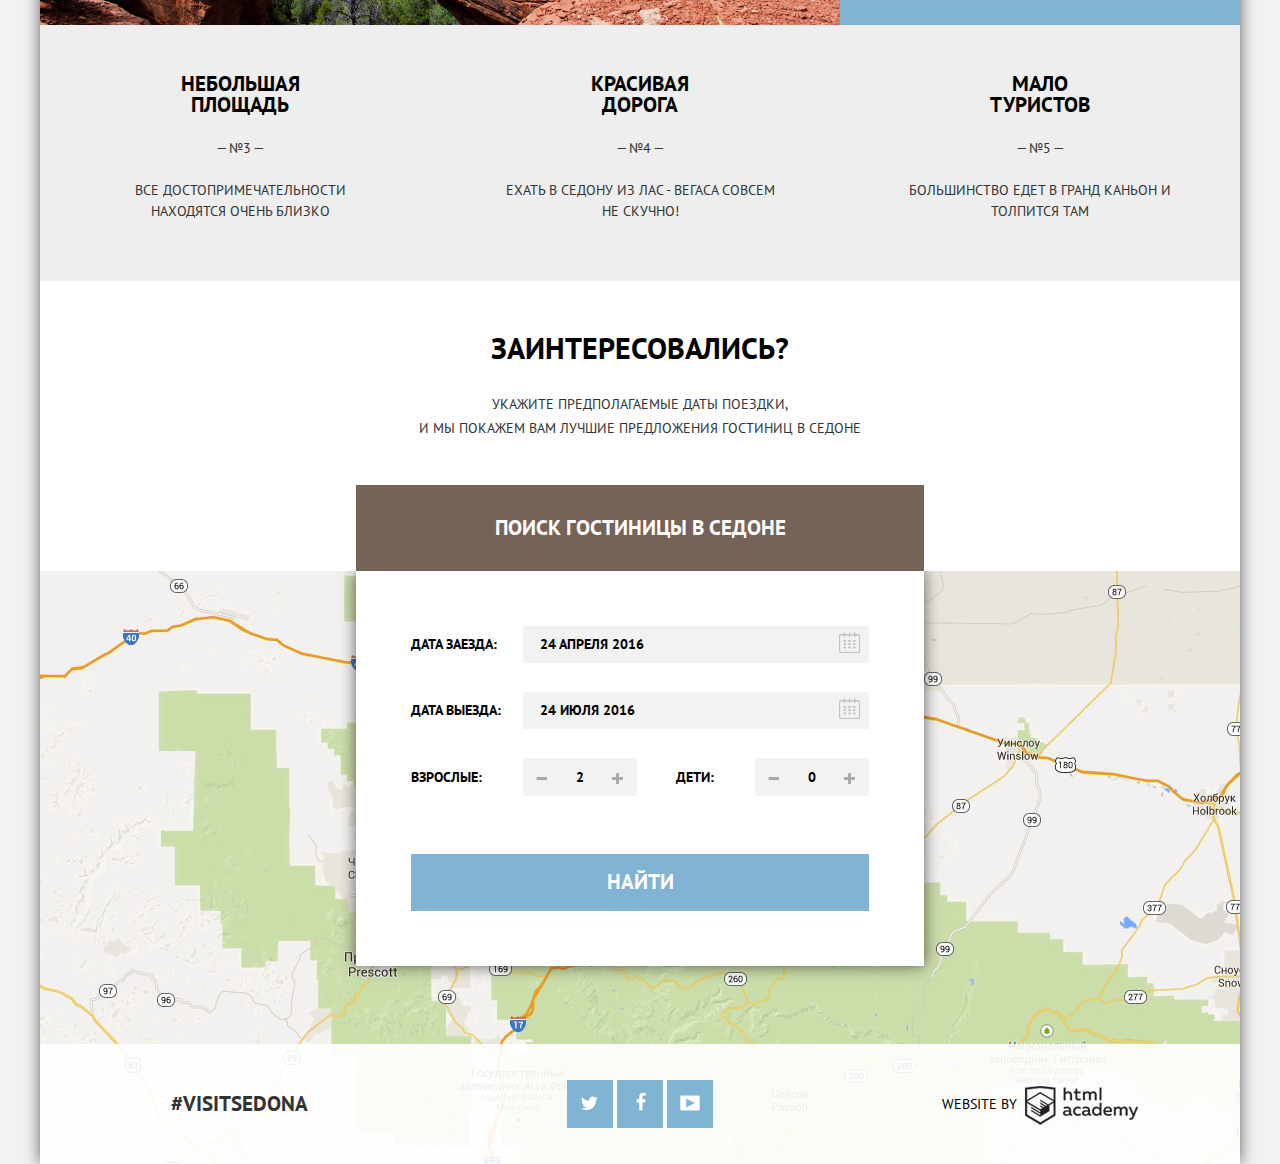
==== commit f435b566: "Исправление ошибок." ====
--- a/index.html
+++ b/index.html
@@ -97,7 +97,7 @@
 						</p>
 						<h3 class="search-btn">Поиск гостиницы в Седоне</h3>
 					</div>
-					<form class="search" action="#" method="post">
+					<form class="search" action="hotels.html" method="post">
 						<div class="selected-date">
 							<label for="date-arrival">Дата заезда:<span class="calendar"></span></label>
 							<input id="date-arrival" type="text" name="date-arrival" value="24 апреля 2016" required>
--- a/css/style.min.css
+++ b/css/style.min.css
@@ -1 +1 @@
-body,html{margin:0 auto;padding:0}input::-webkit-inner-spin-button,input::-webkit-outer-spin-button{-webkit-appearance:none;margin:0}input[type=number]{-moz-appearance:textfield}body{position:relative;max-width:1200px;width:100%;min-width:768px;font-size:14px;line-height:21px;text-transform:uppercase;color:#333;font-family:'PT Sans',Aril,sans-serif;background-color:#f2f2f2}.main-navigation ul,.welcome,h1{margin:0;font-size:0}.because{font-size:0}h2,h3{font-size:21px;font-weight:700;line-height:26px;color:#000}h3{line-height:21px}.content{margin:0 auto;box-shadow:0 0 15px 0 rgba(0,0,0,.6)}.card-description,.form,.found,.main-header{padding:0 6%}.main-header{background-color:#fff}.main-navigation ul{position:relative;padding:0;display:-webkit-box;display:-ms-flexbox;display:flex;-webkit-box-pack:justify;-ms-flex-pack:justify;justify-content:space-between;list-style:none}.main-navigation li{-ms-flex-preferred-size:20%;flex-basis:20%;-webkit-box-flex:1;-ms-flex-positive:1;flex-grow:1;padding:15px 0;font-size:14px;line-height:26px}.main-navigation li:nth-child(-n+2){text-align:left}.main-navigation li:nth-child(n+4){text-align:right}.main-navigation a{display:inline-block;color:#000;font-weight:700;text-decoration:none}.main-navigation a:hover{color:#81b3d2}.main-navigation a:active{color:#000;opacity:.3}.main-navigation .active{color:#766357}.main-navigation .active:hover{color:#604e43}.main-navigation .active:active{color:#766357;opacity:.3}.sedona,li.logo{text-align:center}li.logo{top:0;left:50%;padding:0;margin-left:-69px;width:138px;height:70px;z-index:10;position:absolute}.container{display:-webkit-box;display:-ms-flexbox;display:flex;-webkit-box-orient:vertical;-webkit-box-direction:normal;-ms-flex-direction:column;flex-direction:column;background-color:#fff}.sedona{position:relative;padding-top:76px;padding-bottom:80px;background:#ccc url(../img/mountain-bg.jpg) 0 28% no-repeat;background-size:100% auto}.sedona::before{position:absolute;bottom:0;left:0;width:100%;height:57px;content:"";background:url(../img/white-mask.png) 0 0 no-repeat;background-size:100% 57px}.welcome{background:url(../img/welcome.png) 50% 0 no-repeat;height:86px}.header-sedona{background:url(../img/sedona.png) 50% 0 no-repeat;height:78px;margin:50px 0 0}.because{background:url(../img/because.png) 50% 0 no-repeat;height:80px;margin:58px 0 0}.sedona-town{margin:0 auto;width:575px;text-align:center;padding-top:45px;padding-bottom:55px}.sedona-town h2{margin-bottom:30px}.sedona-town p{margin-bottom:0}.benefits{display:-webkit-box;display:-ms-flexbox;display:flex;z-index:100}.benefits-text{width:33%;padding:0 40px;margin:0 auto;-webkit-box-flex:1;-ms-flex-positive:1;flex-grow:1;text-align:center;box-sizing:border-box}.benefits-text h3{position:relative;max-width:151px;margin-left:auto;margin-right:auto}.benefits:nth-of-type(2n+1) .benefits-text{padding-top:35px;min-height:256px}.benefits .big-photo{width:66%;-webkit-box-flex:2;-ms-flex-positive:2;flex-grow:2}.benefits .real-city{background:url(../img/real-city.jpg) 50% no-repeat;background-size:cover}.benefits .devil-bridge{background:url(../img/devil-bridge.jpg) 50% no-repeat;background-size:cover}.benefits:nth-of-type(2) .benefits-text{padding-top:142px;background-color:#fff;padding-bottom:68px}.benefits:nth-of-type(2) h3::before{position:absolute;content:"";bottom:52px;background-image:url(../img/sprite.png)}.house::before{left:37.5px;width:75px;height:72px;background:-1px 0 no-repeat}.food::before{left:37px;width:74px;height:70px;background:0 -92px no-repeat}.souvenir::before{left:45px;width:64px;height:76px;background:-6px -182px no-repeat}.benefits:nth-of-type(2n+1){background-color:#81b3d2;color:#fff}.benefits:nth-of-type(4){background-color:#eee;padding-top:27px;padding-bottom:45px}.number{display:block;padding-bottom:5px}.number::before{content:"—";margin-right:2px}.number::after{content:"—";margin-left:2px}.interested{position:relative;display:-webkit-box;display:-ms-flexbox;display:flex;-webkit-box-orient:vertical;-webkit-box-direction:normal;-ms-flex-direction:column;flex-direction:column;-webkit-box-pack:center;-ms-flex-pack:center;justify-content:center;text-align:center}.interested .wrapper{background-color:#fff;padding-top:25px;z-index:100}.interested h2{font-size:30px;margin-bottom:15px}.interested p{line-height:24px}.search-btn{width:568px;padding:30px 0;margin:33px auto 0;line-height:26px;color:#fff;background-color:#766357}.search-btn:hover{cursor:pointer}.search,.selected-date{display:-webkit-box;display:-ms-flexbox;display:flex;-webkit-box-pack:justify;-ms-flex-pack:justify;justify-content:space-between}.search{top:100%;left:50%;-ms-flex-wrap:wrap;flex-wrap:wrap;margin-left:-284px;padding:55px;background-color:#fff;color:#000;line-height:26px;font-weight:700;text-align:left;box-sizing:border-box;box-shadow:0 0 15px 0 rgba(0,0,0,.6);z-index:10;position:absolute;width:568px}.selected-date{position:relative;width:100%}.search label{line-height:40px;height:37px}.calendar{position:absolute;top:6px;right:9px;width:21px;height:21px;background-image:url(../img/sprite.png);background-position:-81px -145px;background-repeat:no-repeat}.calendar:hover{background-position:-81px -192px}.calendar:active{background-position:-81px -236px}.search input{box-sizing:border-box;width:346px;height:37px;outline:none;border:2px solid #f2f2f2;background-color:#f2f2f2;margin-bottom:29px;text-transform:uppercase}.search input[type=text]{padding:0 35px 0 15px}.search input[type=number]{margin-left:2px;padding:0 30px;width:114px;height:38px;text-align:center}.search .count-of-people{position:relative}.qty-number{position:absolute;height:11px;width:11px;cursor:pointer;background:url(../img/sprite.png) no-repeat}.number-minus{top:13px;left:15px;background-position:-113px -165px}.number-minus:hover{background-position:-113px -199px}.number-minus:active{background-position:-113px -233px}.number-plus{top:15px;right:14px;background-position:-113px -150px}.number-plus:hover{background-position:-113px -184px}.number-plus:active{background-position:-113px -218px}.search input[type=submit]{border:none;margin:0;width:100%;color:#fff;text-transform:uppercase;background-color:#81b3d2;height:57px}.search input:hover{border:2px solid #ebebeb;background-color:#ebebeb}.search input:active{background-color:#fff;border:2px solid #e5e5e5}.search input[type=submit]:hover{border:none;background-color:#669ec0}.search input[type=submit]:active{border:none;background-color:#5496bd;color:rgba(0,0,0,.3)}.maps{width:100%;height:593px;background:#eee url(../img/map.jpg)}.main-footer{display:-webkit-box;display:-ms-flexbox;display:flex;-webkit-box-pack:justify;-ms-flex-pack:justify;justify-content:space-between;-webkit-box-align:center;-ms-flex-align:center;align-items:center;width:100%;padding:0;height:120px;background-color:rgba(255,255,255,.9)}.index-footer{position:absolute;bottom:0;left:0}.main-footer section{text-align:center;-ms-flex-preferred-size:33.3%;flex-basis:33.3%}.visit p{font-size:21px;line-height:26px;font-weight:700}.social-btn{font-size:0;display:inline-block;width:46px;height:48px;background:#81b3d2 url(../img/sprite.png) no-repeat}.social-btn:hover{background-color:#669ec0}.social-btn:active{background-color:#5496bd}.social-btn-tw{background-position:-205px -157px}.social-btn-tw:active{background-position:-205px -102px}.social-btn-fb{background-position:-200px -47px}.social-btn-fb:active{background-position:-200px 12px}.social-btn-yt{background-position:-206px -213px}.social-btn-yt:active{background-position:-206px -269px}.footer-copyright,.form-hotels form{display:-webkit-box;display:-ms-flexbox;display:flex;-webkit-box-pack:center;-ms-flex-pack:center;justify-content:center}.footer-copyright .btn{text-decoration:none;color:#000}.html-academy{line-height:26px}.btn>.html-academy{position:relative;padding-right:121px}.btn>.html-academy::before{position:absolute;content:"";bottom:-8px;right:0;width:113px;height:39px;background:url(../img/sprite.png) -81px -5px no-repeat}.btn:hover>.html-academy::before{background-position:-81px -54px}.btn:active>.html-academy::before{background-position:-81px -103px}.form-hotels{padding:0 6%;background:#ccc url(../img/degradation-bg.jpg) no-repeat;color:#fff}.form-hotels form{-webkit-box-pack:justify;-ms-flex-pack:justify;justify-content:space-between;margin-bottom:19px}.form-hotels h2{font-size:16px;line-height:21px;color:#fff;margin-bottom:26px;margin-top:26px}.form-hotels h2:last-of-type{margin-bottom:11px}.housing,.infrastructure,.price{display:-webkit-box;display:-ms-flexbox;display:flex;-webkit-box-orient:vertical;-webkit-box-direction:normal;-ms-flex-direction:column;flex-direction:column}.infrastructure{margin-right:11%}.housing div,.infrastructure div{margin-bottom:26px}.form-hotels input[type=checkbox]{display:none}input[type=checkbox]+label{position:relative;padding-left:40px;cursor:pointer}input[type=checkbox]+label::before{content:"";position:absolute;top:50%;margin-top:-11px;left:0;width:24px;height:22px;background:url(../img/sprite.png) -154px -148px no-repeat}input[type=checkbox]:checked+label::before{content:"";position:absolute;top:50%;margin-top:-11px;left:0;width:24px;height:22px;background-position:-154px -180px}input[type=checkbox]:disabled+label::before{content:"";position:absolute;top:50%;margin-top:-11px;left:0;width:24px;height:22px;background-position:-154px -211px}.housing{-webkit-box-flex:2;-ms-flex-positive:2;flex-grow:2}.selecting-price{position:relative;height:32px;margin-bottom:20px;font-size:0;border:2px solid #fff;border-radius:2px}.selecting-price::after{content:"";position:absolute;top:50%;left:50%;width:2px;height:22px;background:#fff;-webkit-transform:translate(-50%,-50%);transform:translate(-50%,-50%)}.selecting-price label{display:inline-block;line-height:30px;font-size:14px;vertical-align:top;cursor:pointer}.selecting-price .max-price,.selecting-price .min-price{width:90px;padding-left:65px}.selecting-price input{width:50px;margin:0;min-height:20px;color:inherit;font:inherit;background:0 0;border:none;outline:none}.range-controls{position:relative;margin-bottom:32px}.range-controls .scale{height:2px;background:rgba(255,255,255,.3)}.range-controls .bar{width:80%;height:2px;background:#fff}.range-toggle{position:absolute;top:-9px;width:4px;height:4px;background:#ababab;border:8px solid #fff;border-radius:50%;box-shadow:0 2px 1px 0 rgba(0,1,1,.2);cursor:pointer}.range-toggle:hover{background:#1c4f80}.range-toggle-min{left:0}.range-toggle-max{left:80%}.price input[type=submit]{display:block;margin:0 auto;padding:6px 35px;font-size:14px;line-height:21px;color:#fff;text-transform:uppercase;background:0 0;border:2px solid #fff;border-radius:2px;outline:none;cursor:pointer}.found{-webkit-box-pack:justify;-ms-flex-pack:justify;justify-content:space-between;padding-top:9px;padding-bottom:10px}.found,.found-column-left{display:-webkit-box;display:-ms-flexbox;display:flex;-webkit-box-align:center;-ms-flex-align:center;align-items:center}.found-number{font-size:21px;font-weight:700;line-height:26px;margin-right:47px}.menu-sort li,.sorting{font-size:12px;line-height:18px;margin-right:40px}.found-column-left .menu-sort{display:-webkit-box;display:-ms-flexbox;display:flex;margin:0;padding:0;list-style:none}.menu-sort li{margin-right:32px}.menu-sort .active-point{border:none}.menu-sort a{border-bottom:1px dotted #81b3d2;color:#000;opacity:.3;text-decoration:none}.menu-sort a:hover{color:#81b3d2;border-bottom:1px dotted #81b3d2}.menu-sort a:active{color:#000;opacity:1;border:none}.sorting-arrow a{display:inline-block;font-size:0;line-height:10px;height:10px;width:11px;text-decoration:none;background:url(../img/sprite.png) no-repeat}a.sorting-increase{background-position:-132px -208px}a.sorting-increase:hover{background-position:-132px -248px}a.sorting-increase:active{background-position:-132px -228px}a.sorting-decrease{background-position:-132px -148px}a.sorting-decrease:hover{background-position:-132px -188px}a.arrow-active,a.sorting-decrease:active{background-position:-132px -168px}.card-description{display:-webkit-box;display:-ms-flexbox;display:flex;-webkit-box-pack:justify;-ms-flex-pack:justify;justify-content:space-between;padding-top:30px;padding-bottom:30px;border-bottom:1px solid #e5e5e5}.card-description:first-of-type{border-top:1px solid #e5e5e5}.card-hotel{display:-webkit-box;display:-ms-flexbox;display:flex}.card-hotel img{margin-right:30px}.desc-top{margin-top:-5px;margin-bottom:0;cursor:pointer}.desc-top:hover{color:#81b3d2}.desc-top:active{color:#000;opacity:.3}.desc-bottom{display:-webkit-box;display:-ms-flexbox;display:flex}.desc-bottom p{margin-top:8px;margin-bottom:13px}.desc-bottom .btn{box-sizing:border-box;display:inline-block;height:27px;vertical-align:top;text-decoration:none;color:#fff;padding:4px 16px 0 18px}.blue-btn{background-color:#81b3d2}.blue-btn:hover{background-color:#669ec0}.blue-btn:active{background-color:#5496bd;color:rgba(255,255,255,.3)}.brown-btn{background-color:#766357}.brown-btn:hover{background-color:#604e43}.brown-btn:active{background-color:#503e33;color:rgba(255,255,255,.3)}.detail-description,.price-booking{margin-right:5px}.rating{text-align:right}.rating .rating-star{display:inline-block;width:90px;height:17px;background:url(../img/sprite.png) no-repeat;margin-bottom:25px}.rating-star.four-star{background-position:-80px -266px}.rating-star.two-star{background-position:-33px -266px}.rating-star.three-star{background-position:-57px -266px}.rating p{margin-top:15px;margin-bottom:0;padding:4px 12px 3px 16px;color:#666;background-color:#f2f2f2}.hidden{display:none}@-webkit-keyframes show{0%{-webkit-transform:translateY(-366px);transform:translateY(-366px)}to{-webkit-transform:translateY(0);transform:translateY(0)}}@keyframes show{0%{-webkit-transform:translateY(-366px);transform:translateY(-366px)}to{-webkit-transform:translateY(0);transform:translateY(0)}}.search-show{display:-webkit-box;display:-ms-flexbox;display:flex;-webkit-animation-name:show;animation-name:show;-webkit-animation-duration:1.5s;animation-duration:1.5s;-webkit-animation-fill-mode:forwards;animation-fill-mode:forwards;-webkit-animation-timing-function:ease-out;animation-timing-function:ease-out}
+body,html{margin:0 auto;padding:0}input::-webkit-inner-spin-button,input::-webkit-outer-spin-button{-webkit-appearance:none;margin:0}input[type=number]{-moz-appearance:textfield}body{position:relative;max-width:1200px;width:100%;min-width:768px;font-size:14px;line-height:21px;text-transform:uppercase;color:#333;font-family:'PT Sans',Arial,sans-serif;background-color:#f2f2f2}.main-navigation ul,.welcome,h1{margin:0;font-size:0}.because{font-size:0}h2,h3{font-size:21px;font-weight:700;line-height:26px;color:#000}h3{line-height:21px}.content{margin:0 auto;box-shadow:0 0 15px 0 rgba(0,0,0,.6)}.card-description,.form,.found,.main-header{padding:0 6%}.main-header{background-color:#fff}.main-navigation ul{position:relative;padding:0;display:-webkit-box;display:-ms-flexbox;display:flex;-webkit-box-pack:justify;-ms-flex-pack:justify;justify-content:space-between;list-style:none}.main-navigation li{-ms-flex-preferred-size:20%;flex-basis:20%;-webkit-box-flex:1;-ms-flex-positive:1;flex-grow:1;padding:14px 0;font-size:14px;line-height:26px}.main-navigation li:nth-child(-n+2){text-align:left}.main-navigation li:nth-child(n+4){text-align:right}.main-navigation a{display:inline-block;vertical-align:middle;color:#000;font-weight:700;text-decoration:none}.main-navigation a:hover{color:#81b3d2}.main-navigation a:active{color:#000;opacity:.3}.main-navigation .active{color:#766357}.main-navigation .active:hover{color:#604e43}.main-navigation .active:active{color:#766357;opacity:.3}.sedona,li.logo{text-align:center}li.logo{top:0;left:50%;padding:0;margin-left:-69px;width:138px;height:70px;z-index:10;position:absolute}.container{display:-webkit-box;display:-ms-flexbox;display:flex;-webkit-box-orient:vertical;-webkit-box-direction:normal;-ms-flex-direction:column;flex-direction:column;background-color:#fff}.sedona{position:relative;padding-top:76px;padding-bottom:80px;background:#ccc url(../img/mountain-bg.jpg) 0 28% no-repeat;background-size:100% auto}.sedona::before{position:absolute;bottom:0;left:0;width:100%;height:57px;content:"";background:url(../img/white-mask.png) 0 0 no-repeat;background-size:100% 57px}.welcome{background:url(../img/welcome.png) 50% 0 no-repeat;height:86px}.header-sedona{background:url(../img/sedona.png) 50% 0 no-repeat;height:78px;margin:53px 0 0}.because{background:url(../img/because.png) 50% 0 no-repeat;height:80px;margin:56px 0 0}.sedona-town{margin:0 auto;width:575px;text-align:center;padding-top:43px;padding-bottom:51px}.sedona-town h2{margin-bottom:28px}.sedona-town p{line-height:26px;margin-bottom:0}.benefits,.benefits-text{display:-webkit-box;display:-ms-flexbox;display:flex}.benefits{z-index:100}.benefits-text{-ms-flex-line-pack:center;align-content:center;-webkit-box-orient:vertical;-webkit-box-direction:normal;-ms-flex-direction:column;flex-direction:column;-webkit-box-align:center;-ms-flex-align:center;align-items:center;width:33%;padding:0 40px;margin:0 auto;-webkit-box-flex:1;-ms-flex-positive:1;flex-grow:1;text-align:center;box-sizing:border-box}.benefits-text h3{position:relative;max-width:151px;margin-bottom:10px}.benefits-text p{max-width:303px;width:100%}.benefits:nth-of-type(2n+1) .benefits-text{padding-top:26px;min-height:256px}.benefits .big-photo{width:66%;-webkit-box-flex:2;-ms-flex-positive:2;flex-grow:2}.benefits .real-city{background:#efb79f url(../img/real-city.jpg) 50% no-repeat;background-size:cover}.benefits .devil-bridge{background:#efb79f url(../img/devil-bridge.jpg) 50% no-repeat;background-size:cover}.benefits:nth-of-type(2) .benefits-text{padding-top:141px;background-color:#fff;padding-bottom:68px}.benefits:nth-of-type(2) h3::before{position:absolute;content:"";bottom:52px;background-image:url(../img/sprite.png)}.house::before{left:-4px;width:75px;height:72px;background:-1px 0 no-repeat}.food::before{left:-17px;width:74px;height:70px;background:0 -92px no-repeat}.souvenir::before{left:21px;width:64px;height:76px;background:-6px -182px no-repeat}.benefits:nth-of-type(2n+1){color:#fff;background-color:#81b3d2}.benefits:nth-of-type(2n+1) h3{margin-bottom:32px;color:#fff}.benefits:nth-of-type(4){background-color:#eee;padding-top:27px;padding-bottom:45px}.benefits:nth-of-type(4) h3{margin-bottom:23px}.number{padding-bottom:7px}.number::before{content:"—";margin-right:2px}.number::after{content:"—";margin-left:2px}.interested{position:relative;display:-webkit-box;display:-ms-flexbox;display:flex;-webkit-box-orient:vertical;-webkit-box-direction:normal;-ms-flex-direction:column;flex-direction:column;-webkit-box-pack:center;-ms-flex-pack:center;justify-content:center;text-align:center}.interested .wrapper{background-color:#fff;padding-top:30px;z-index:100}.interested h2{font-size:30px;margin-bottom:32px}.interested h2,.interested p{line-height:24px}.search-btn{width:568px;padding:30px 0;margin:45px auto 0;line-height:26px;color:#fff;background-color:#766357}.search-btn:hover{cursor:pointer}.search,.selected-date{display:-webkit-box;display:-ms-flexbox;display:flex;-webkit-box-pack:justify;-ms-flex-pack:justify;justify-content:space-between}.search{top:100%;left:50%;-ms-flex-wrap:wrap;flex-wrap:wrap;margin-left:-284px;padding:55px;background-color:#fff;color:#000;line-height:26px;font-weight:700;text-align:left;box-sizing:border-box;box-shadow:0 0 15px 0 rgba(0,0,0,.6);z-index:10;position:absolute;width:568px}.selected-date{position:relative;margin-bottom:29px;width:100%}.search label{-ms-flex-item-align:center;align-self:center}.calendar{position:absolute;top:6px;right:9px;width:21px;height:21px;background-image:url(../img/sprite.png);background-position:-81px -145px;background-repeat:no-repeat}.calendar:hover{background-position:-81px -192px}.calendar:active{background-position:-81px -236px}.search input{box-sizing:border-box;width:346px;height:37px;outline:none;border:2px solid #f2f2f2;background-color:#f2f2f2;text-transform:uppercase}.search input[type=text]{padding:0 35px 0 15px}.search input[type=number]{margin-left:2px;padding:0 30px;width:114px;height:38px;text-align:center}.search .count-of-people{position:relative}.qty-number{position:absolute;height:11px;width:11px;cursor:pointer;background:url(../img/sprite.png) no-repeat}.number-minus{top:13px;left:15px;background-position:-113px -165px}.number-minus:hover{background-position:-113px -199px}.number-minus:active{background-position:-113px -233px}.number-plus{top:15px;right:14px;background-position:-113px -150px}.number-plus:hover{background-position:-113px -184px}.number-plus:active{background-position:-113px -218px}.search input[type=submit]{border:none;margin-top:58px;width:100%;font-size:21px;line-height:26px;color:#fff;text-transform:uppercase;background-color:#81b3d2;height:57px}.search input:hover{border:2px solid #ebebeb;background-color:#ebebeb}.search input:active{background-color:#fff;border:2px solid #e5e5e5}.search input[type=submit]:hover{border:none;background-color:#669ec0}.search input[type=submit]:active{border:none;background-color:#5496bd;color:rgba(0,0,0,.3)}.maps{width:100%;height:593px;background:#eee url(../img/map.jpg)}.main-footer{display:-webkit-box;display:-ms-flexbox;display:flex;-webkit-box-pack:justify;-ms-flex-pack:justify;justify-content:space-between;-webkit-box-align:center;-ms-flex-align:center;align-items:center;width:100%;padding:0;height:120px;background-color:rgba(255,255,255,.9)}.index-footer{position:absolute;bottom:0;left:0}.main-footer section{text-align:center;-ms-flex-preferred-size:33.3%;flex-basis:33.3%}.visit p{font-size:21px;line-height:26px;font-weight:700}.social-btn{font-size:0;display:inline-block;vertical-align:middle;width:46px;height:48px;background:#81b3d2 url(../img/sprite.png) no-repeat}.social-btn:hover{background-color:#669ec0}.social-btn:active{background-color:#5496bd}.social-btn-tw{background-position:-205px -157px}.social-btn-tw:active{background-position:-205px -102px}.social-btn-fb{background-position:-200px -47px}.social-btn-fb:active{background-position:-200px 12px}.social-btn-yt{background-position:-206px -213px}.social-btn-yt:active{background-position:-206px -269px}.footer-copyright{display:-webkit-box;display:-ms-flexbox;display:flex;-webkit-box-pack:center;-ms-flex-pack:center;justify-content:center}.footer-copyright .btn{text-decoration:none;color:#000}.html-academy{line-height:26px}.btn>.html-academy{position:relative;padding-right:121px}.btn>.html-academy::before{position:absolute;content:"";bottom:-8px;right:0;width:113px;height:39px;background:url(../img/sprite.png) -81px -5px no-repeat}.btn:hover>.html-academy::before{background-position:-81px -54px}.btn:active>.html-academy::before{background-position:-81px -103px}.form-hotels{padding:0 6%;background:#607688 url(../img/degradation-bg.jpg) no-repeat;color:#fff}.form-hotels form,.housing,.infrastructure,.price{display:-webkit-box;display:-ms-flexbox;display:flex}.form-hotels form{-webkit-box-pack:justify;-ms-flex-pack:justify;justify-content:space-between;margin-bottom:5px}.form-hotels h2{font-size:16px;line-height:21px;color:#fff;margin-bottom:26px;margin-top:27px}.price h2{margin-bottom:11px}.housing,.infrastructure,.price{-webkit-box-orient:vertical;-webkit-box-direction:normal;-ms-flex-direction:column;flex-direction:column}.housing,.infrastructure{min-width:204px}.price{max-width:328px;width:100%;min-width:232px}.infrastructure{margin-right:4.6%}.housing div,.infrastructure div{margin-bottom:25px}.form-hotels input[type=checkbox]{display:none}input[type=checkbox]+label{position:relative;padding-left:40px;cursor:pointer}input[type=checkbox]+label::before{content:"";position:absolute;top:50%;margin-top:-11px;left:0;width:24px;height:22px;background:url(../img/sprite.png) -154px -148px no-repeat}input[type=checkbox]:checked+label::before{content:"";position:absolute;top:50%;margin-top:-11px;left:0;width:24px;height:22px;background-position:-154px -180px}input[type=checkbox]:disabled+label::before{content:"";position:absolute;top:50%;margin-top:-11px;left:0;width:24px;height:22px;background-position:-154px -211px}.housing{-webkit-box-flex:2;-ms-flex-positive:2;flex-grow:2}.range-controls,.selecting-price{position:relative;margin-left:10px}.selecting-price{display:-webkit-box;display:-ms-flexbox;display:flex;-webkit-box-pack:justify;-ms-flex-pack:justify;justify-content:space-between;height:32px;padding-left:20%;padding-right:2%;font-size:0;border:2px solid #fff;border-radius:2px;margin-bottom:20px}.selecting-price::after{content:"";position:absolute;top:50%;left:50%;width:2px;height:22px;background:#fff;-webkit-transform:translate(-50%,-50%);transform:translate(-50%,-50%)}.selecting-price label{display:inline-block;vertical-align:top;font-size:14px;padding-top:6px;cursor:pointer}.selecting-price .max-price,.selecting-price .min-price{width:40%}.selecting-price input{width:33px;margin:0;min-height:20px;color:inherit;font:inherit;background:0 0;border:none;outline:none}.range-controls{margin-bottom:32px}.range-controls .scale{height:2px;background:rgba(255,255,255,.3)}.range-controls .bar{width:80%;height:2px;background:#fff}.range-toggle{position:absolute;top:-9px;width:4px;height:4px;background:#ababab;border:8px solid #fff;border-radius:50%;box-shadow:0 2px 1px 0 rgba(0,1,1,.2);cursor:pointer}.range-toggle:hover{background:#1c4f80}.range-toggle-min{left:0}.range-toggle-max{left:80%}.price input[type=submit]{display:block;margin:0 auto;padding:6px 35px;font-size:14px;line-height:21px;width:137px;color:#fff;text-transform:uppercase;background:0 0;border:2px solid #fff;border-radius:2px;outline:none;cursor:pointer}.found{-webkit-box-pack:justify;-ms-flex-pack:justify;justify-content:space-between;padding-top:10px;padding-bottom:10px}.found,.found-column-left{display:-webkit-box;display:-ms-flexbox;display:flex;-webkit-box-align:center;-ms-flex-align:center;align-items:center}.found-number{font-size:21px;font-weight:700;line-height:26px;margin-right:47px}.menu-sort li,.sorting{font-size:12px;line-height:18px;margin-right:40px}.found-column-left .menu-sort{display:-webkit-box;display:-ms-flexbox;display:flex;margin:0;padding:0;list-style:none}.menu-sort li{margin-right:32px}.menu-sort .active-point{border:none;color:#81b3d2}.menu-sort a{border-bottom:1px dotted #81b3d2;color:#000;opacity:.3;text-decoration:none}.menu-sort a:hover{color:#81b3d2;border-bottom:1px dotted #81b3d2}.menu-sort a:active{color:#000;opacity:1;border:none}.sorting-arrow a{display:inline-block;vertical-align:middle;line-height:10px;width:0;height:0;border-left:5px solid transparent;border-right:6px solid transparent;border-bottom:10px solid #ccc;font-size:0}a.sorting-decrease{-webkit-transform:rotate(180deg);transform:rotate(180deg)}a[class^=sorting-]:hover{border-bottom:10px solid #000}a.arrow-active,a[class^=sorting-]:active{border-bottom:10px solid #81b3d2}.card-description{display:-webkit-box;display:-ms-flexbox;display:flex;-webkit-box-pack:justify;-ms-flex-pack:justify;justify-content:space-between;padding-top:30px;padding-bottom:30px;border-bottom:1px solid #e5e5e5}.card-description:first-of-type{border-top:1px solid #e5e5e5}.card-hotel{display:-webkit-box;display:-ms-flexbox;display:flex}.card-hotel img{margin-right:30px}.desc-top{margin-top:-5px;margin-bottom:0;cursor:pointer}.desc-top:hover{color:#81b3d2}.desc-top:active{color:#000;opacity:.3}.desc-bottom{display:-webkit-box;display:-ms-flexbox;display:flex}.desc-bottom p{margin-top:8px;margin-bottom:13px}.desc-bottom .btn{box-sizing:border-box;display:inline-block;vertical-align:top;height:27px;font-weight:700;text-decoration:none;color:#fff;padding:4px 16px 0 18px}.blue-btn{background-color:#81b3d2}.blue-btn:hover{background-color:#669ec0}.blue-btn:active{background-color:#5496bd;color:rgba(255,255,255,.3)}.brown-btn{background-color:#766357}.brown-btn:hover{background-color:#604e43}.brown-btn:active{background-color:#503e33;color:rgba(255,255,255,.3)}.detail-description,.price-booking{margin-right:5px}.rating{-ms-flex-item-align:end;align-self:flex-end;text-align:right}.rating .rating-star{display:inline-block;vertical-align:top;width:90px;height:17px;background:url(../img/sprite.png) no-repeat;margin-bottom:30px}.rating-star.four-star{background-position:-80px -266px}.rating-star.two-star{background-position:-33px -266px}.rating-star.three-star{background-position:-57px -266px}.rating p{margin-bottom:0;padding:4px 12px 3px 16px;color:#666;background-color:#f2f2f2}.hidden{display:none}@-webkit-keyframes show{0%{-webkit-transform:translateY(-366px);transform:translateY(-366px)}to{-webkit-transform:translateY(0);transform:translateY(0)}}@keyframes show{0%{-webkit-transform:translateY(-366px);transform:translateY(-366px)}to{-webkit-transform:translateY(0);transform:translateY(0)}}.search-show{display:-webkit-box;display:-ms-flexbox;display:flex;-webkit-animation-name:show;animation-name:show;-webkit-animation-duration:1.5s;animation-duration:1.5s;-webkit-animation-fill-mode:forwards;animation-fill-mode:forwards;-webkit-animation-timing-function:ease-out;animation-timing-function:ease-out}
